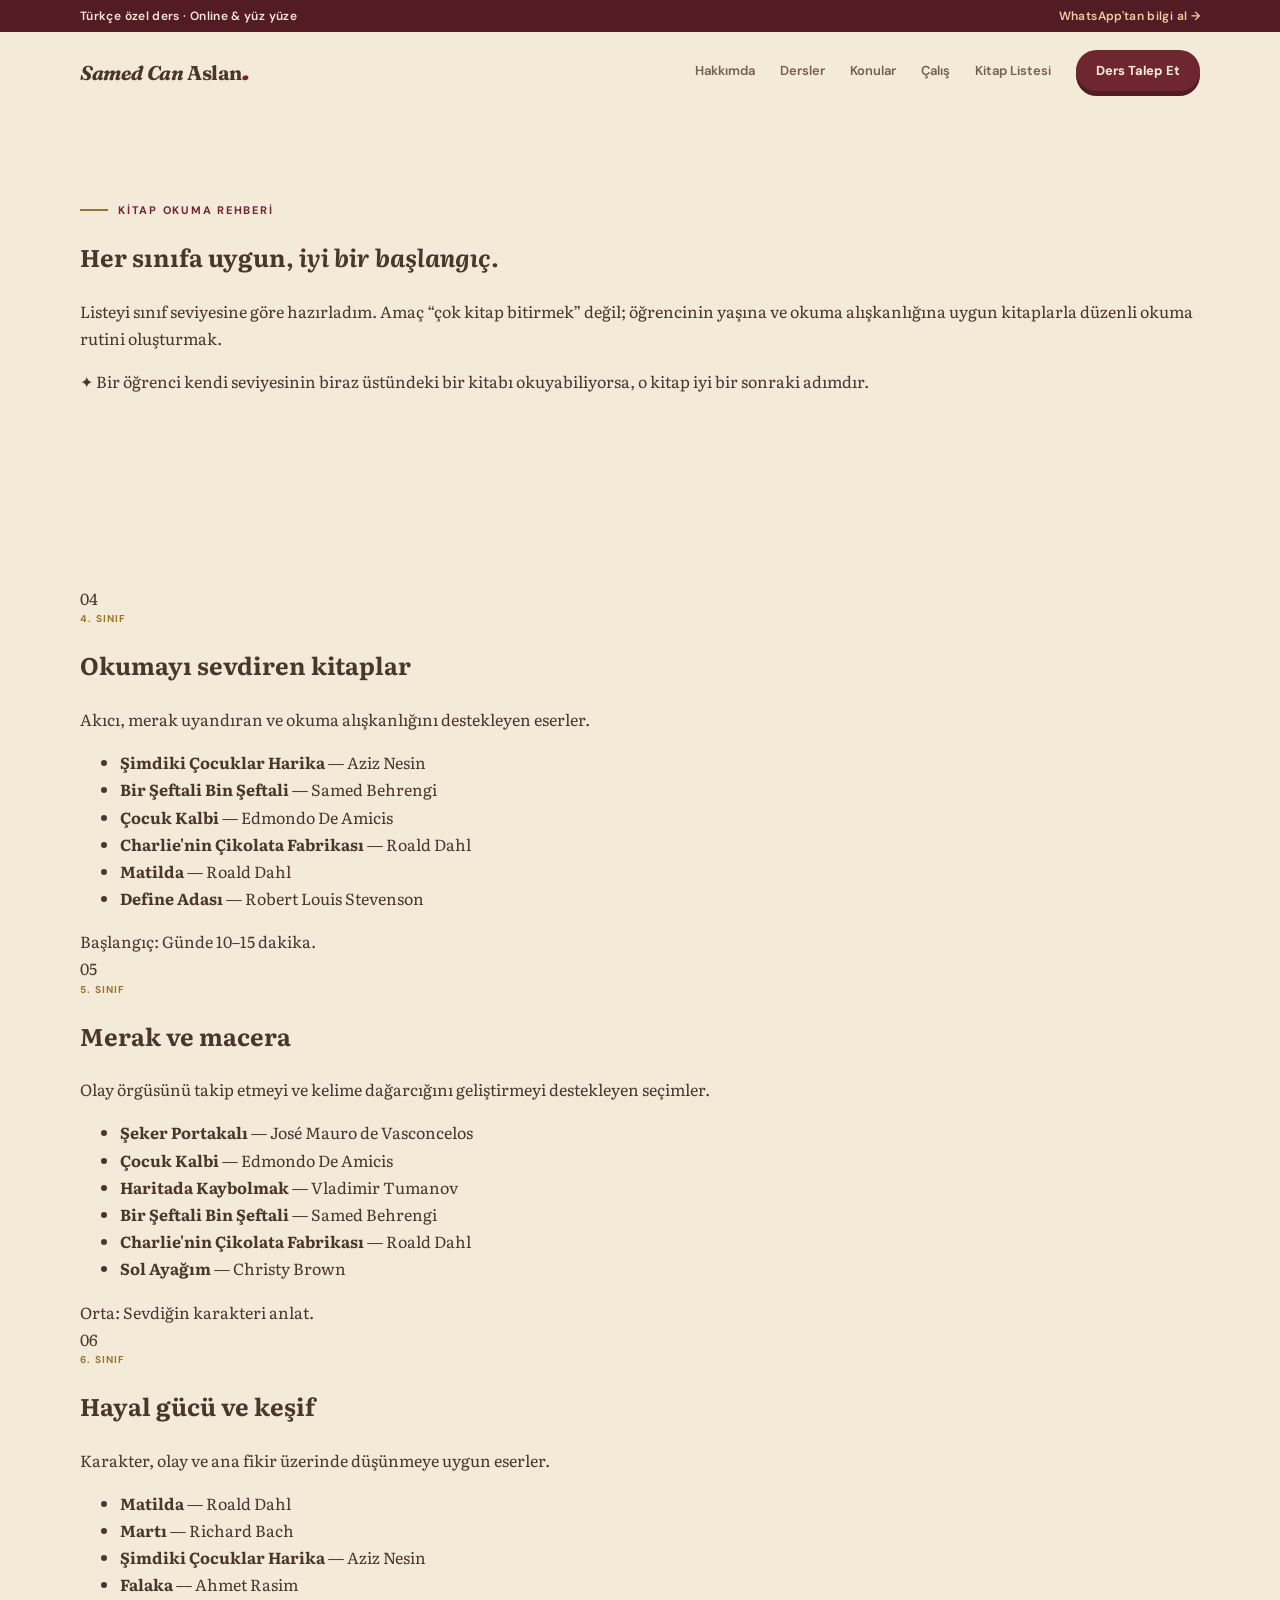
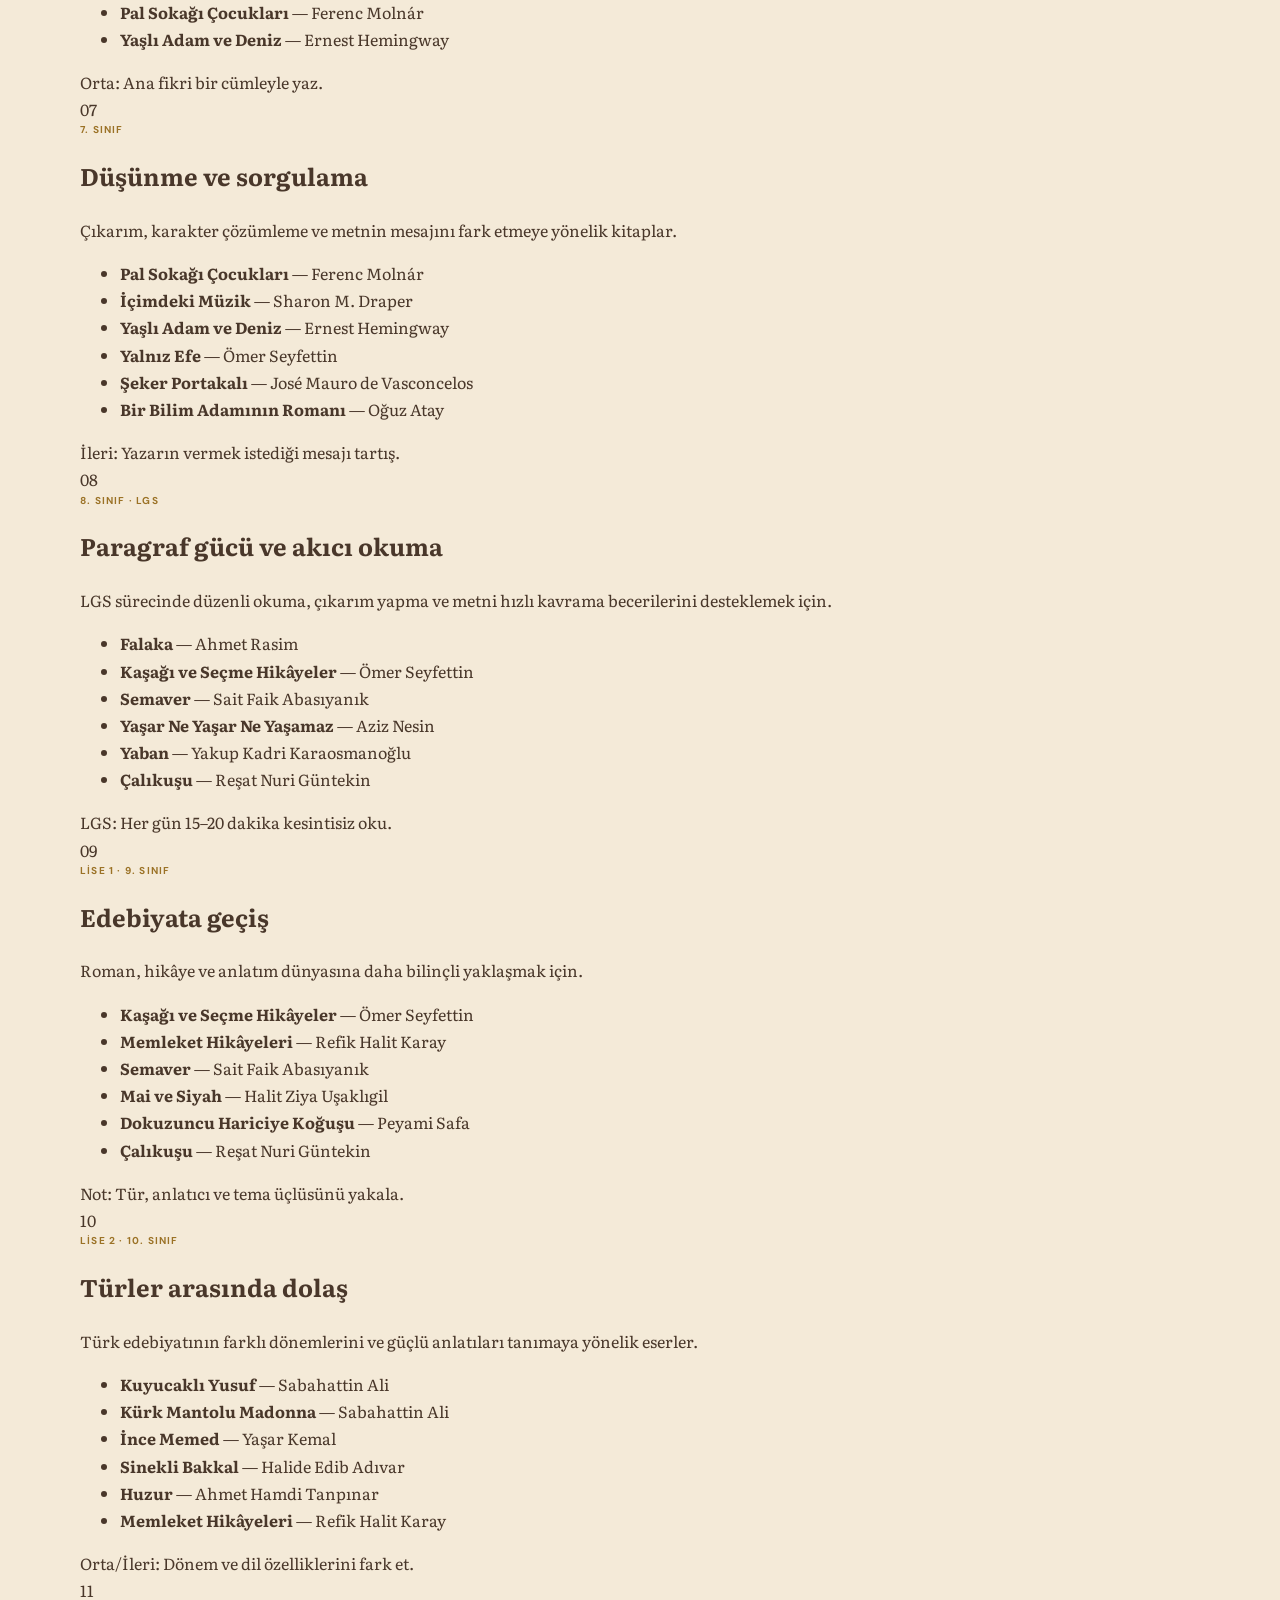
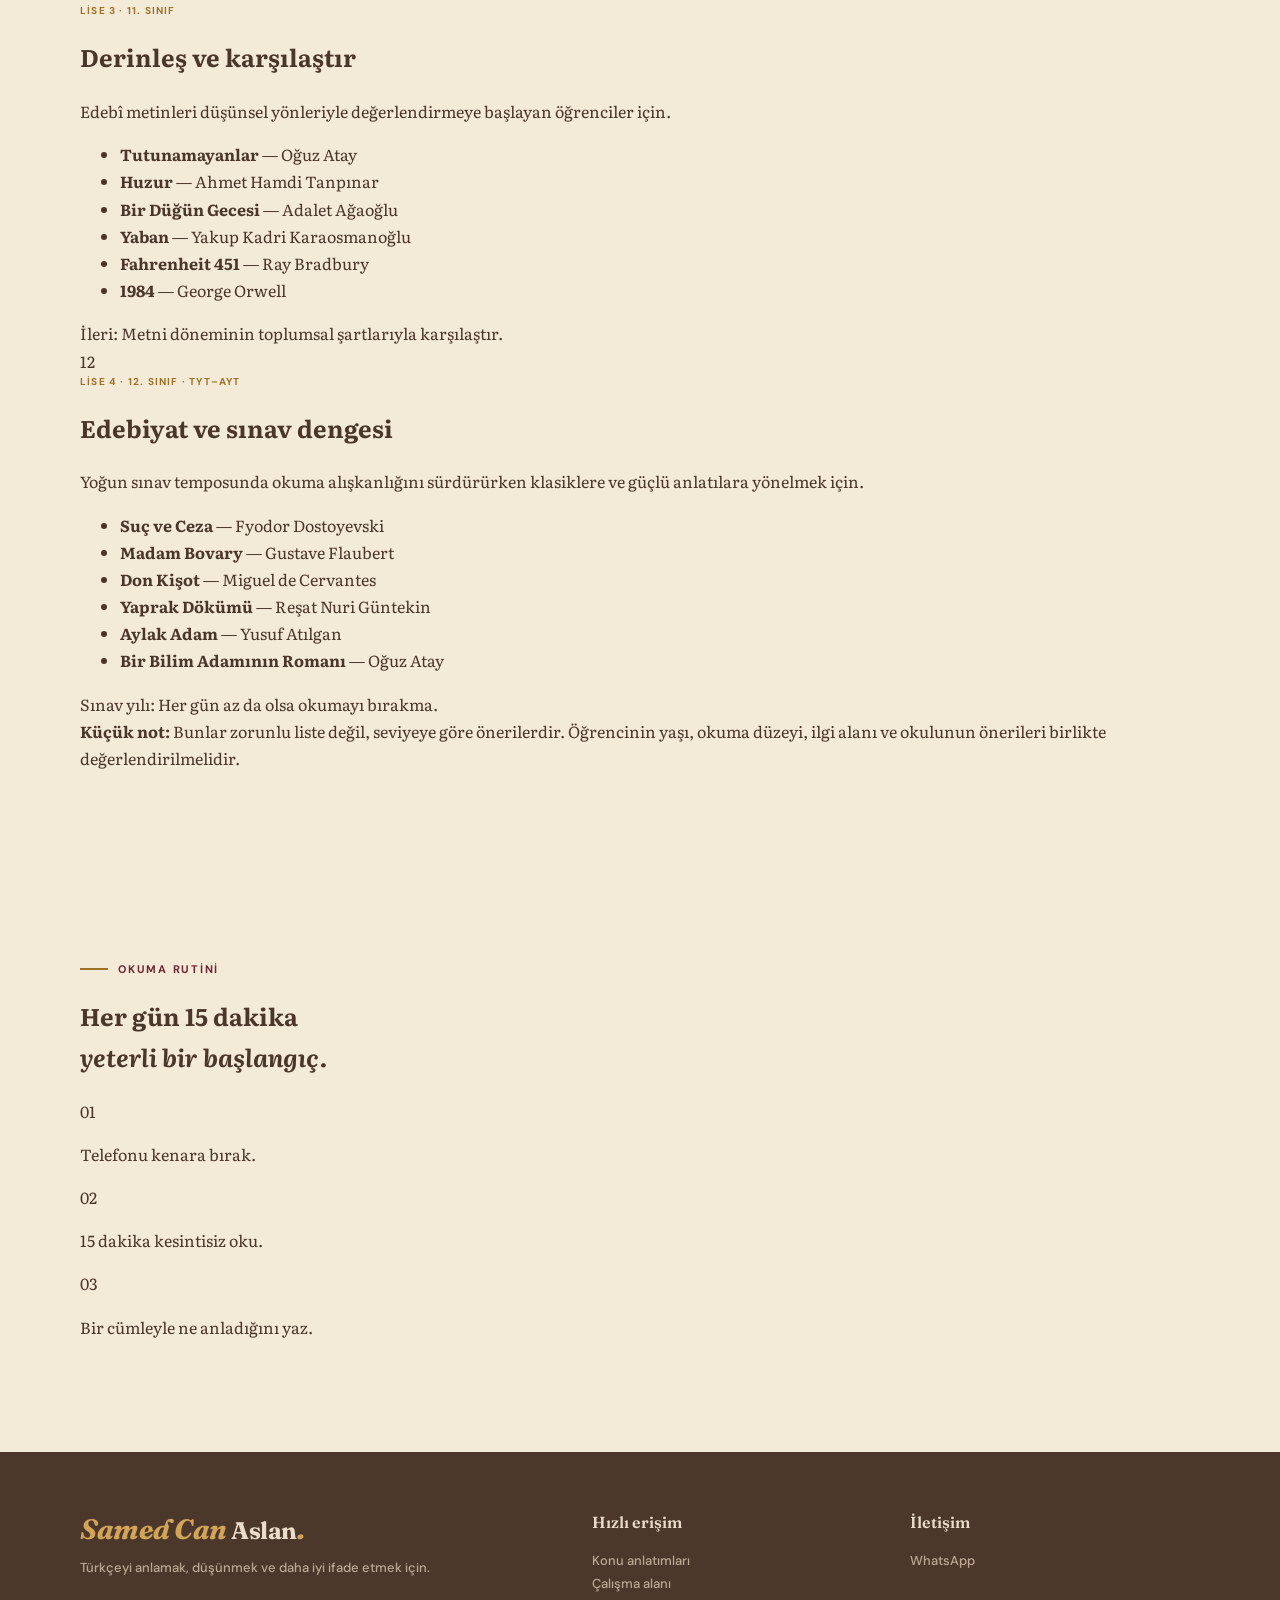
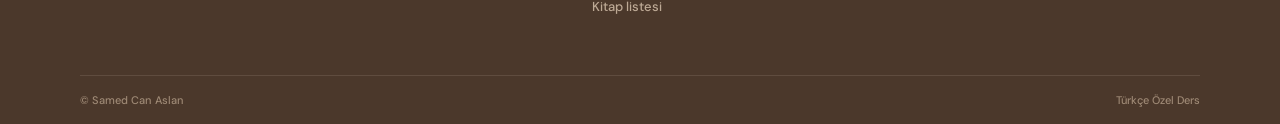
==== ozeldersimturkce.netlify.app/kitaplar.html @ 917a6572 "Kitap okuma listeleri eklendi" ====
<!DOCTYPE html>
<html lang="tr">
<head>
<meta charset="UTF-8">
<meta name="viewport" content="width=device-width, initial-scale=1.0">
<meta name="description" content="5, 6, 7, 8, 9, 10, 11 ve 12. sınıflar için Türkçe ve edebiyat odaklı kitap okuma önerileri.">
<title>Kitap Okuma Listesi | Samed Can Aslan</title>
<link rel="preconnect" href="https://fonts.googleapis.com">
<link rel="preconnect" href="https://fonts.gstatic.com" crossorigin>
<link href="https://fonts.googleapis.com/css2?family=DM+Sans:wght@400;500;600;700&family=Fraunces:opsz,wght@9..144,500;9..144,600;9..144,700&family=Literata:opsz,wght@7..72,400;7..72,500;7..72,600&family=Caveat:wght@500;600;700&display=swap" rel="stylesheet">
<link rel="stylesheet" href="style.css">
</head>
<body>
<div class="topline"><div class="wrap top-inner"><span>Türkçe özel ders · Online & yüz yüze</span><a href="https://wa.me/905469578371?text=Merhaba%2C%20kitap%20okuma%20listesi%20hakk%C4%B1nda%20bilgi%20almak%20istiyorum." target="_blank" rel="noopener">WhatsApp'tan bilgi al →</a></div></div>
<header>
  <div class="wrap nav">
    <a href="index.html" class="brand"><span>Samed Can</span> Aslan<span class="brand-mark">.</span></a>
    <button id="mobile-toggle" aria-label="Menüyü aç/kapat" aria-expanded="false">☰</button>
    <nav class="links" id="site-nav">
      <a href="index.html#hakkimda">Hakkımda</a>
      <a href="index.html#dersler">Dersler</a>
      <a href="index.html#konular">Konular</a>
      <a href="index.html#calis">Çalış</a>
      <a href="kitaplar.html">Kitap Listesi</a>
      <a class="btn btn-primary nav-cta" href="https://wa.me/905469578371?text=Merhaba%2C%20%C3%B6zel%20T%C3%BCrk%C3%A7e%20dersi%20hakk%C4%B1nda%20bilgi%20almak%20istiyorum." target="_blank" rel="noopener">Ders Talep Et</a>
    </nav>
  </div>
</header>

<main>
<section class="section reading-hero">
  <div class="wrap reading-intro">
    <div class="eyebrow">Kitap Okuma Rehberi</div>
    <h1>Her sınıfa uygun, <em>iyi bir başlangıç</em>.</h1>
    <p>Listeyi sınıf seviyesine göre hazırladım. Amaç “çok kitap bitirmek” değil; öğrencinin yaşına ve okuma alışkanlığına uygun kitaplarla düzenli okuma rutini oluşturmak.</p>
    <div class="reading-note"><span>✦</span> Bir öğrenci kendi seviyesinin biraz üstündeki bir kitabı okuyabiliyorsa, o kitap iyi bir sonraki adımdır.</div>
  </div>
</section>

<section class="section reading-section">
<div class="wrap">
  <div class="reading-grid">

    <article class="grade-card"><div class="grade-no">04</div><div class="tag">4. Sınıf</div><h2>Okumayı sevdiren kitaplar</h2><p class="grade-desc">Akıcı, merak uyandıran ve okuma alışkanlığını destekleyen eserler.</p><ul><li><strong>Şimdiki Çocuklar Harika</strong> — Aziz Nesin</li><li><strong>Bir Şeftali Bin Şeftali</strong> — Samed Behrengi</li><li><strong>Çocuk Kalbi</strong> — Edmondo De Amicis</li><li><strong>Charlie'nin Çikolata Fabrikası</strong> — Roald Dahl</li><li><strong>Matilda</strong> — Roald Dahl</li><li><strong>Define Adası</strong> — Robert Louis Stevenson</li></ul><span class="reading-tip">Başlangıç: Günde 10–15 dakika.</span></article>

    <article class="grade-card"><div class="grade-no">05</div><div class="tag">5. Sınıf</div><h2>Merak ve macera</h2><p class="grade-desc">Olay örgüsünü takip etmeyi ve kelime dağarcığını geliştirmeyi destekleyen seçimler.</p><ul><li><strong>Şeker Portakalı</strong> — José Mauro de Vasconcelos</li><li><strong>Çocuk Kalbi</strong> — Edmondo De Amicis</li><li><strong>Haritada Kaybolmak</strong> — Vladimir Tumanov</li><li><strong>Bir Şeftali Bin Şeftali</strong> — Samed Behrengi</li><li><strong>Charlie'nin Çikolata Fabrikası</strong> — Roald Dahl</li><li><strong>Sol Ayağım</strong> — Christy Brown</li></ul><span class="reading-tip">Orta: Sevdiğin karakteri anlat.</span></article>

    <article class="grade-card"><div class="grade-no">06</div><div class="tag">6. Sınıf</div><h2>Hayal gücü ve keşif</h2><p class="grade-desc">Karakter, olay ve ana fikir üzerinde düşünmeye uygun eserler.</p><ul><li><strong>Matilda</strong> — Roald Dahl</li><li><strong>Martı</strong> — Richard Bach</li><li><strong>Şimdiki Çocuklar Harika</strong> — Aziz Nesin</li><li><strong>Falaka</strong> — Ahmet Rasim</li><li><strong>Pal Sokağı Çocukları</strong> — Ferenc Molnár</li><li><strong>Yaşlı Adam ve Deniz</strong> — Ernest Hemingway</li></ul><span class="reading-tip">Orta: Ana fikri bir cümleyle yaz.</span></article>

    <article class="grade-card featured-grade"><div class="grade-no">07</div><div class="tag">7. Sınıf</div><h2>Düşünme ve sorgulama</h2><p class="grade-desc">Çıkarım, karakter çözümleme ve metnin mesajını fark etmeye yönelik kitaplar.</p><ul><li><strong>Pal Sokağı Çocukları</strong> — Ferenc Molnár</li><li><strong>İçimdeki Müzik</strong> — Sharon M. Draper</li><li><strong>Yaşlı Adam ve Deniz</strong> — Ernest Hemingway</li><li><strong>Yalnız Efe</strong> — Ömer Seyfettin</li><li><strong>Şeker Portakalı</strong> — José Mauro de Vasconcelos</li><li><strong>Bir Bilim Adamının Romanı</strong> — Oğuz Atay</li></ul><span class="reading-tip">İleri: Yazarın vermek istediği mesajı tartış.</span></article>

    <article class="grade-card featured-grade"><div class="grade-no">08</div><div class="tag">8. Sınıf · LGS</div><h2>Paragraf gücü ve akıcı okuma</h2><p class="grade-desc">LGS sürecinde düzenli okuma, çıkarım yapma ve metni hızlı kavrama becerilerini desteklemek için.</p><ul><li><strong>Falaka</strong> — Ahmet Rasim</li><li><strong>Kaşağı ve Seçme Hikâyeler</strong> — Ömer Seyfettin</li><li><strong>Semaver</strong> — Sait Faik Abasıyanık</li><li><strong>Yaşar Ne Yaşar Ne Yaşamaz</strong> — Aziz Nesin</li><li><strong>Yaban</strong> — Yakup Kadri Karaosmanoğlu</li><li><strong>Çalıkuşu</strong> — Reşat Nuri Güntekin</li></ul><span class="reading-tip">LGS: Her gün 15–20 dakika kesintisiz oku.</span></article>

    <article class="grade-card"><div class="grade-no">09</div><div class="tag">Lise 1 · 9. Sınıf</div><h2>Edebiyata geçiş</h2><p class="grade-desc">Roman, hikâye ve anlatım dünyasına daha bilinçli yaklaşmak için.</p><ul><li><strong>Kaşağı ve Seçme Hikâyeler</strong> — Ömer Seyfettin</li><li><strong>Memleket Hikâyeleri</strong> — Refik Halit Karay</li><li><strong>Semaver</strong> — Sait Faik Abasıyanık</li><li><strong>Mai ve Siyah</strong> — Halit Ziya Uşaklıgil</li><li><strong>Dokuzuncu Hariciye Koğuşu</strong> — Peyami Safa</li><li><strong>Çalıkuşu</strong> — Reşat Nuri Güntekin</li></ul><span class="reading-tip">Not: Tür, anlatıcı ve tema üçlüsünü yakala.</span></article>

    <article class="grade-card"><div class="grade-no">10</div><div class="tag">Lise 2 · 10. Sınıf</div><h2>Türler arasında dolaş</h2><p class="grade-desc">Türk edebiyatının farklı dönemlerini ve güçlü anlatıları tanımaya yönelik eserler.</p><ul><li><strong>Kuyucaklı Yusuf</strong> — Sabahattin Ali</li><li><strong>Kürk Mantolu Madonna</strong> — Sabahattin Ali</li><li><strong>İnce Memed</strong> — Yaşar Kemal</li><li><strong>Sinekli Bakkal</strong> — Halide Edib Adıvar</li><li><strong>Huzur</strong> — Ahmet Hamdi Tanpınar</li><li><strong>Memleket Hikâyeleri</strong> — Refik Halit Karay</li></ul><span class="reading-tip">Orta/İleri: Dönem ve dil özelliklerini fark et.</span></article>

    <article class="grade-card"><div class="grade-no">11</div><div class="tag">Lise 3 · 11. Sınıf</div><h2>Derinleş ve karşılaştır</h2><p class="grade-desc">Edebî metinleri düşünsel yönleriyle değerlendirmeye başlayan öğrenciler için.</p><ul><li><strong>Tutunamayanlar</strong> — Oğuz Atay</li><li><strong>Huzur</strong> — Ahmet Hamdi Tanpınar</li><li><strong>Bir Düğün Gecesi</strong> — Adalet Ağaoğlu</li><li><strong>Yaban</strong> — Yakup Kadri Karaosmanoğlu</li><li><strong>Fahrenheit 451</strong> — Ray Bradbury</li><li><strong>1984</strong> — George Orwell</li></ul><span class="reading-tip">İleri: Metni döneminin toplumsal şartlarıyla karşılaştır.</span></article>

    <article class="grade-card"><div class="grade-no">12</div><div class="tag">Lise 4 · 12. Sınıf · TYT–AYT</div><h2>Edebiyat ve sınav dengesi</h2><p class="grade-desc">Yoğun sınav temposunda okuma alışkanlığını sürdürürken klasiklere ve güçlü anlatılara yönelmek için.</p><ul><li><strong>Suç ve Ceza</strong> — Fyodor Dostoyevski</li><li><strong>Madam Bovary</strong> — Gustave Flaubert</li><li><strong>Don Kişot</strong> — Miguel de Cervantes</li><li><strong>Yaprak Dökümü</strong> — Reşat Nuri Güntekin</li><li><strong>Aylak Adam</strong> — Yusuf Atılgan</li><li><strong>Bir Bilim Adamının Romanı</strong> — Oğuz Atay</li></ul><span class="reading-tip">Sınav yılı: Her gün az da olsa okumayı bırakma.</span></article>

  </div>
  <div class="reading-disclaimer"><strong>Küçük not:</strong> Bunlar zorunlu liste değil, seviyeye göre önerilerdir. Öğrencinin yaşı, okuma düzeyi, ilgi alanı ve okulunun önerileri birlikte değerlendirilmelidir.</div>
</div>
</section>

<section class="section reading-routine">
<div class="wrap routine-box">
  <div><div class="eyebrow">Okuma Rutini</div><h2>Her gün 15 dakika<br><em>yeterli bir başlangıç.</em></h2></div>
  <div class="routine-steps">
    <div><span>01</span><p>Telefonu kenara bırak.</p></div>
    <div><span>02</span><p>15 dakika kesintisiz oku.</p></div>
    <div><span>03</span><p>Bir cümleyle ne anladığını yaz.</p></div>
  </div>
</div>
</section>
</main>

<footer>
 <div class="wrap footer-grid">
  <div><a href="index.html" class="brand footer-brand"><span>Samed Can</span> Aslan<span class="brand-mark">.</span></a><p>Türkçeyi anlamak, düşünmek ve daha iyi ifade etmek için.</p></div>
  <div><h3>Hızlı erişim</h3><a href="index.html#konular">Konu anlatımları</a><a href="index.html#calis">Çalışma alanı</a><a href="kitaplar.html">Kitap listesi</a></div>
  <div><h3>İletişim</h3><a href="https://wa.me/905469578371?text=Merhaba%2C%20%C3%B6zel%20T%C3%BCrk%C3%A7e%20dersi%20hakk%C4%B1nda%20bilgi%20almak%20istiyorum." target="_blank" rel="noopener">WhatsApp</a></div>
 </div>
 <div class="wrap footer-bottom"><span>© Samed Can Aslan</span><span>Türkçe Özel Ders</span></div>
</footer>
<script>
const toggle=document.getElementById('mobile-toggle');
const nav=document.getElementById('site-nav');
if(toggle) toggle.addEventListener('click',()=>{nav.classList.toggle('open');toggle.setAttribute('aria-expanded',nav.classList.contains('open'));});
</script>
</body>
</html>
---- ozeldersimturkce.netlify.app/style.css ----
:root{--paper:#f4ead8;--paper2:#eadcc5;--card:#fbf5e9;--card2:#f7eddc;--ink:#49372a;--muted:#735f4c;--wine:#6e2630;--wine2:#531c24;--mustard:#9b7226;--mustard2:#c09a4d;--line:rgba(73,55,42,.16);--shadow:0 22px 50px rgba(77,52,33,.12);}
*{box-sizing:border-box}html{scroll-behavior:smooth}body{margin:0;background:var(--paper);color:var(--ink);font-family:Literata,serif;font-size:16px;line-height:1.7;-webkit-font-smoothing:antialiased}a{color:inherit}button{font:inherit}a:focus-visible,button:focus-visible,summary:focus-visible{outline:3px solid var(--mustard);outline-offset:4px}.wrap{width:min(1120px,calc(100% - 48px));margin:auto}.topline{background:var(--wine2);color:#f7ead7;font:600 12px 'DM Sans',sans-serif;letter-spacing:.03em}.top-inner{display:flex;justify-content:space-between;gap:20px;padding:8px 0}.topline a{text-decoration:none;color:#ead0a0}.nav{min-height:76px;display:flex;align-items:center;justify-content:space-between}.brand,.footer-brand{text-decoration:none;font:700 20px Fraunces,serif;letter-spacing:-.02em}.brand>span{font-style:italic}.brand-mark,.footer-brand span{color:var(--wine);font-size:28px}.links{display:flex;align-items:center;gap:25px;font:600 13px 'DM Sans',sans-serif;color:var(--muted)}.links a:not(.btn){text-decoration:none}.links a:not(.btn):hover{color:var(--wine)}#mobile-toggle{display:none;border:1px solid var(--line);background:var(--card);color:var(--ink);border-radius:10px;padding:8px 11px}.btn{display:inline-flex;align-items:center;justify-content:center;gap:9px;border-radius:999px;padding:12px 20px;text-decoration:none;font:700 13px 'DM Sans',sans-serif;transition:transform .2s,box-shadow .2s,background .2s}.btn:hover{transform:translateY(-2px)}.btn-primary{background:var(--wine);color:#faedd9;box-shadow:0 5px 0 var(--wine2)}.btn-primary:hover{box-shadow:0 8px 18px rgba(83,28,36,.2)}.btn-secondary{border:1.5px solid var(--wine);color:var(--wine);background:transparent}.btn-secondary:hover{background:var(--wine);color:#faedd9}.btn-light{background:#f7ead7;color:var(--wine2);box-shadow:0 7px 0 rgba(61,19,25,.35)}.btn-large{padding:15px 23px;font-size:14px}.hero{position:relative;overflow:hidden;padding:82px 0 90px;background:linear-gradient(135deg,#f4ead8 0%,#f0e1cb 62%,#e8d6bc 100%)}.hero:after{content:"";position:absolute;width:430px;height:430px;border-radius:50%;right:-180px;top:-190px;border:1px solid rgba(110,38,48,.14)}.hero-grid{display:grid;grid-template-columns:1.04fr .96fr;gap:72px;align-items:center;position:relative;z-index:1}.eyebrow{display:flex;align-items:center;gap:10px;text-transform:uppercase;letter-spacing:.16em;font:700 11px 'DM Sans',sans-serif;color:var(--wine);margin-bottom:17px}.eyebrow:before{content:"";width:28px;height:2px;background:var(--mustard);display:block}.eyebrow.light{color:#ead0a0}.hero h1{font:600 clamp(42px,5.4vw,70px)/1.02 Fraunces,serif;letter-spacing:-.035em;margin:0;max-width:780px}.hero h1 em{font-style:italic;color:var(--wine)}.hero-lead{max-width:650px;color:var(--muted);font-size:17px;margin:25px 0 29px}.hero-actions{display:flex;gap:12px;flex-wrap:wrap}.trust-row{display:flex;gap:19px;flex-wrap:wrap;margin-top:25px;color:var(--muted);font:600 12px 'DM Sans',sans-serif}.hero-visual{position:relative;min-height:490px;display:flex;align-items:center;justify-content:center}.portrait-card{width:min(385px,82%);aspect-ratio:4/5;background:var(--card);border:1px solid var(--line);box-shadow:var(--shadow);transform:rotate(2deg);position:relative;padding:15px}.portrait-placeholder{height:100%;background:linear-gradient(145deg,#d8c1a0,#b9976e 54%,#8d6b52);position:relative;overflow:hidden;display:flex;align-items:flex-end}.portrait-placeholder:before{content:"";position:absolute;width:220px;height:280px;border-radius:50% 50% 38% 38%;background:rgba(250,239,216,.3);left:50%;top:16%;transform:translateX(-50%);border:1px solid rgba(255,250,237,.35)}.portrait-placeholder:after{content:"";position:absolute;width:260px;height:170px;border-radius:50% 50% 0 0;background:rgba(73,55,42,.42);left:50%;top:10%;transform:translateX(-50%)}.portrait-initials{position:absolute;left:50%;top:43%;transform:translate(-50%,-50%);z-index:2;width:78%;text-align:center;color:#f8eddc}.proverb-label{display:block;color:#f0d5a0;font:700 10px/1.2 'DM Sans',sans-serif;letter-spacing:.22em;margin-bottom:16px}.proverb-text{display:block;color:#f8eddc;font:600 31px/1.08 Caveat,cursive;letter-spacing:0}.portrait-caption{bottom:20px}.scribble{bottom:-19px;left:-32px}.portrait-caption{position:absolute;bottom:25px;left:24px;color:#f8eddc;z-index:3;display:flex;flex-direction:column}.portrait-caption strong{font:600 20px Fraunces,serif}.portrait-caption span{font:600 11px 'DM Sans',sans-serif;letter-spacing:.08em;text-transform:uppercase;color:#f0d5a0}.scribble{position:absolute;left:-45px;bottom:32px;font:600 21px Caveat,cursive;color:var(--wine);transform:rotate(-7deg)}.stamp{position:absolute;right:-35px;top:38px;width:94px;height:94px;border:1px solid var(--mustard);border-radius:50%;display:grid;place-content:center;text-align:center;color:var(--mustard);font:700 11px 'DM Sans',sans-serif;letter-spacing:.12em;transform:rotate(11deg);background:rgba(244,234,216,.9)}.stamp small{font-size:7px;letter-spacing:.18em}.floating-note{position:absolute;right:0;bottom:5px;background:var(--wine);color:#f8ead5;padding:18px 22px;border-radius:5px 5px 5px 28px;box-shadow:0 14px 30px rgba(83,28,36,.2);transform:rotate(-4deg);font:600 22px/1.05 Caveat,cursive}.quick-contact{border-bottom:1px solid var(--line);background:var(--card)}.quick-grid{display:flex;align-items:center;justify-content:space-between;gap:30px;padding:21px 0}.quick-grid>div{display:flex;align-items:center;gap:14px}.quick-icon{width:38px;height:38px;border-radius:50%;background:var(--paper2);display:grid;place-items:center;color:var(--wine);font-size:17px}.quick-grid b{font:700 14px 'DM Sans',sans-serif}.quick-grid p{margin:2px 0 0;color:var(--muted);font-size:12px}.quick-link{font:700 13px 'DM Sans',sans-serif;color:var(--wine);text-decoration:none}.section{padding:95px 0}.about-section{background:var(--paper)}.about-grid{display:grid;grid-template-columns:.85fr 1.15fr;gap:90px}.section-label h2,.section-head h2,.faq-grid h2{font:600 clamp(31px,3.4vw,45px)/1.08 Fraunces,serif;letter-spacing:-.025em;margin:0}.section-label h2 em{color:var(--wine);font-style:italic}.hand-note{font:600 22px Caveat,cursive;color:var(--wine);display:inline-block;margin-top:25px;transform:rotate(-3deg)}.about-text{max-width:680px;color:var(--muted)}.lead-paragraph{font:500 20px/1.6 Literata,serif;color:var(--ink)}.quote{border-left:3px solid var(--mustard);margin:30px 0;padding:4px 0 4px 24px;display:flex;gap:10px}.quote span{font:700 50px/1 Fraunces,serif;color:var(--wine)}.quote p{font:italic 20px/1.45 Fraunces,serif;color:var(--ink);margin:5px 0}.tinted{background:var(--paper2);border-top:1px solid var(--line);border-bottom:1px solid var(--line)}.section-head{display:flex;align-items:end;justify-content:space-between;gap:40px;margin-bottom:38px}.section-head>p{max-width:380px;color:var(--muted);margin:0}.service-grid{display:grid;grid-template-columns:repeat(3,1fr);gap:18px}.service{background:rgba(251,245,233,.82);border:1px solid var(--line);padding:28px;border-radius:6px;min-height:330px;position:relative;display:flex;flex-direction:column}.service.featured{background:var(--wine);color:#f8ead5;border-color:var(--wine)}.service-no{position:absolute;right:23px;top:22px;font:700 11px 'DM Sans',sans-serif;color:var(--mustard)}.service-icon{font:600 28px Fraunces,serif;color:var(--mustard);margin-bottom:40px}.service h3{font:600 25px Fraunces,serif;margin:0 0 10px}.service p{color:var(--muted);font-size:14px;margin:0 0 22px}.service.featured p{color:#ead3bd}.service a{margin-top:auto;color:var(--wine);font:700 12px 'DM Sans',sans-serif;text-decoration:none}.service.featured a{color:#e6c48a}.topics-head .hand-note{margin:0}.topics-grid{display:grid;grid-template-columns:repeat(3,1fr);gap:15px}.topic-card{background:var(--card);border:1px solid var(--line);padding:25px 24px 22px;min-height:245px;text-decoration:none;display:flex;flex-direction:column;transition:transform .2s,box-shadow .2s,border-color .2s}.topic-card:hover{transform:translateY(-5px);box-shadow:var(--shadow);border-color:rgba(110,38,48,.3)}.tag{font:700 10px 'DM Sans',sans-serif;text-transform:uppercase;letter-spacing:.12em;color:var(--mustard)}.topic-card h3{font:600 24px Fraunces,serif;margin:12px 0 9px}.topic-card p{color:var(--muted);font-size:13px;margin:0}.read{margin-top:auto;padding-top:20px;color:var(--wine);font:700 12px 'DM Sans',sans-serif}.read b{font-size:17px;margin-left:4px}.process-section{background:var(--card)}.process-grid{display:grid;grid-template-columns:1fr 70px 1fr 70px 1fr;align-items:center}.process-step{padding:25px 10px}.process-step>span{font:600 italic 29px Fraunces,serif;color:var(--mustard)}.process-step h3{font:600 24px Fraunces,serif;margin:9px 0}.process-step p{color:var(--muted);font-size:14px}.process-line{height:1px;background:var(--mustard2);opacity:.65}.faq-section{background:var(--paper2)}.faq-grid{display:grid;grid-template-columns:.75fr 1.25fr;gap:90px}.faq-intro{color:var(--muted);font-size:14px;margin:22px 0}.faq-list{border-top:1px solid var(--line)}details{border-bottom:1px solid var(--line);padding:0}summary{cursor:pointer;list-style:none;padding:21px 3px;font:600 16px Fraunces,serif;display:flex;justify-content:space-between;gap:20px}summary::-webkit-details-marker{display:none}summary:after{content:"+";font:400 22px 'DM Sans',sans-serif;color:var(--wine)}details[open] summary:after{content:"–"}details p{margin:0 0 22px;color:var(--muted);font-size:14px;max-width:65ch}.final-cta{padding:25px 0 95px;background:var(--paper2)}.final-box{background:var(--wine);border-radius:8px;padding:55px 58px;display:flex;align-items:center;justify-content:space-between;gap:35px;box-shadow:0 24px 55px rgba(83,28,36,.15)}.final-box h2{color:#faead4;font:600 clamp(32px,4vw,52px)/1.05 Fraunces,serif;margin:0}.final-box p{color:#ead3bd;max-width:520px;margin:15px 0 0}.footer-grid{display:grid;grid-template-columns:1.4fr .8fr .9fr;gap:60px;padding:60px 0}.footer-brand{font-size:24px}.footer-grid p{color:#bda995;font:500 13px 'DM Sans',sans-serif}.footer-small{color:#927b69!important}.footer-grid h3{font:600 16px Fraunces,serif;color:#eadcc9;margin:0 0 14px}.footer-grid>div:not(:first-child){display:flex;flex-direction:column;gap:6px}.footer-grid a:not(.footer-brand){text-decoration:none;color:#bda995;font:500 13px 'DM Sans',sans-serif}.footer-grid a:hover{color:#eadcc9}footer{background:#4b382b;color:#eadcc9}.footer-bottom{border-top:1px solid rgba(234,220,201,.12);padding:17px 0;display:flex;justify-content:space-between;gap:20px;color:#9e8975;font:500 11px 'DM Sans',sans-serif}.footer-brand{color:#eadcc9}.footer-brand span{color:#d2a458}
@media(max-width:900px){.links{gap:15px}.nav-cta{padding:10px 15px}.hero-grid{grid-template-columns:1fr;gap:35px}.hero{padding-top:60px}.hero-visual{min-height:430px}.about-grid,.faq-grid{grid-template-columns:1fr;gap:40px}.service-grid,.topics-grid{grid-template-columns:1fr 1fr}.process-grid{grid-template-columns:1fr;gap:10px}.process-line{display:none}.process-step{border-left:2px solid var(--mustard);padding-left:20px}.footer-grid{grid-template-columns:1fr 1fr}.footer-grid>div:first-child{grid-column:1/-1}}
@media(max-width:700px){.top-inner{display:none}.topline{height:3px}.nav{min-height:68px}.links{display:none;position:absolute;left:0;right:0;top:71px;background:var(--paper);padding:20px 24px;flex-direction:column;align-items:stretch;border-bottom:1px solid var(--line);box-shadow:0 18px 30px rgba(73,55,42,.08);z-index:20}.links.open{display:flex}.links .btn{text-align:center}.links a:not(.btn){padding:5px 0}#mobile-toggle{display:block}.wrap{width:min(100% - 32px,1120px)}.hero{padding:48px 0 65px}.hero h1{font-size:43px}.hero-lead{font-size:15px}.hero-visual{min-height:400px}.portrait-card{width:280px}.scribble{left:0}.stamp{right:-15px}.floating-note{right:-5px}.quick-grid{align-items:flex-start;flex-direction:column}.section{padding:70px 0}.section-head{display:block}.section-head>p{margin-top:15px}.service-grid,.topics-grid{grid-template-columns:1fr}.service{min-height:270px}.footer-grid{grid-template-columns:1fr;gap:30px}.footer-grid>div:first-child{grid-column:auto}.footer-bottom{display:block}.footer-bottom span{display:block;margin:4px 0}.final-box{padding:38px 28px;flex-direction:column;align-items:flex-start}.final-cta{padding-bottom:70px}}
@media(prefers-reduced-motion:reduce){html{scroll-behavior:auto}.btn,.topic-card{transition:none}}
/* Konu sayfaları */
.breadcrumb{font:600 12px 'DM Sans',sans-serif;color:var(--muted);padding:25px 0 0}.breadcrumb a{text-decoration:none;color:var(--muted)}.breadcrumb a:hover{color:var(--wine)}.breadcrumb .sep{margin:0 9px;color:var(--mustard)}.article-head{padding:28px 0 18px}.article-head .tag{display:inline-block}.article-head h1{font:600 clamp(38px,5vw,58px)/1.05 Fraunces,serif;margin:12px 0 13px;letter-spacing:-.03em}.article-head .dek{max-width:760px;color:var(--muted);font-size:16px;margin:0}.article-body{display:grid;grid-template-columns:minmax(0,1fr) 285px;gap:55px;padding:25px 0 65px}.content{min-width:0}.content>h2{font:600 27px/1.2 Fraunces,serif;margin:36px 0 12px}.content>h2:first-child{margin-top:0}.content h3{font:600 20px/1.3 Fraunces,serif;color:var(--wine2);margin:28px 0 8px}.content p,.content li{color:var(--ink);font-size:15px}.content ul,.content ol{padding-left:1.25rem}.content li{margin-bottom:7px}.content strong{color:var(--wine2)}.example-box{background:var(--card);border:1px solid var(--line);border-left:3px solid var(--mustard);border-radius:5px;padding:16px 19px;margin:18px 0}.example-box .lbl{display:block;font:700 10px 'DM Sans',sans-serif;text-transform:uppercase;letter-spacing:.12em;color:var(--mustard);margin-bottom:8px}.example-box p{margin:0 0 7px}.example-box p:last-child{margin-bottom:0}.callout{background:rgba(110,38,48,.055);border:1px dashed rgba(110,38,48,.45);border-radius:5px;padding:16px 19px;margin:22px 0}.callout .note{display:block;font:600 21px Caveat,cursive;color:var(--wine);margin-bottom:4px}.callout p{margin:0}.sidebar{font-family:'DM Sans',sans-serif}.sidebar-box{background:var(--card);border:1px solid var(--line);border-radius:6px;padding:21px;position:sticky;top:92px}.sidebar-box h3{font:600 19px Fraunces,serif;margin:0 0 14px}.sidebar-box ul{list-style:none;margin:0 0 18px;padding:0;display:flex;flex-direction:column;gap:7px}.sidebar-box a{font-size:12px;color:var(--muted);text-decoration:none}.sidebar-box a:hover,.sidebar-box a.current{color:var(--wine)}.sidebar-box a.current{font-weight:700}.sidebar-box .btn{width:100%;font-size:12px}.prev-next{display:flex;justify-content:space-between;gap:15px;padding:0 0 65px}.prev-next a{flex:1;min-width:0;text-decoration:none;border:1px solid var(--line);border-radius:6px;padding:13px 16px;color:var(--muted);font:600 12px 'DM Sans',sans-serif}.prev-next a:hover{border-color:var(--wine);color:var(--wine)}.prev-next .lbl{display:block;color:var(--mustard);font-size:9px;text-transform:uppercase;letter-spacing:.1em;margin-bottom:4px}.prev-next .to-right{text-align:right}
@media(max-width:900px){.article-body{grid-template-columns:1fr}.sidebar-box{position:static}.article-head h1{font-size:44px}}
@media(max-width:700px){.article-body{padding-bottom:45px}.prev-next{display:block}.prev-next a{display:block;margin-bottom:10px}.prev-next .to-right{text-align:left}.breadcrumb{padding-top:18px}.article-head{padding-top:22px}}
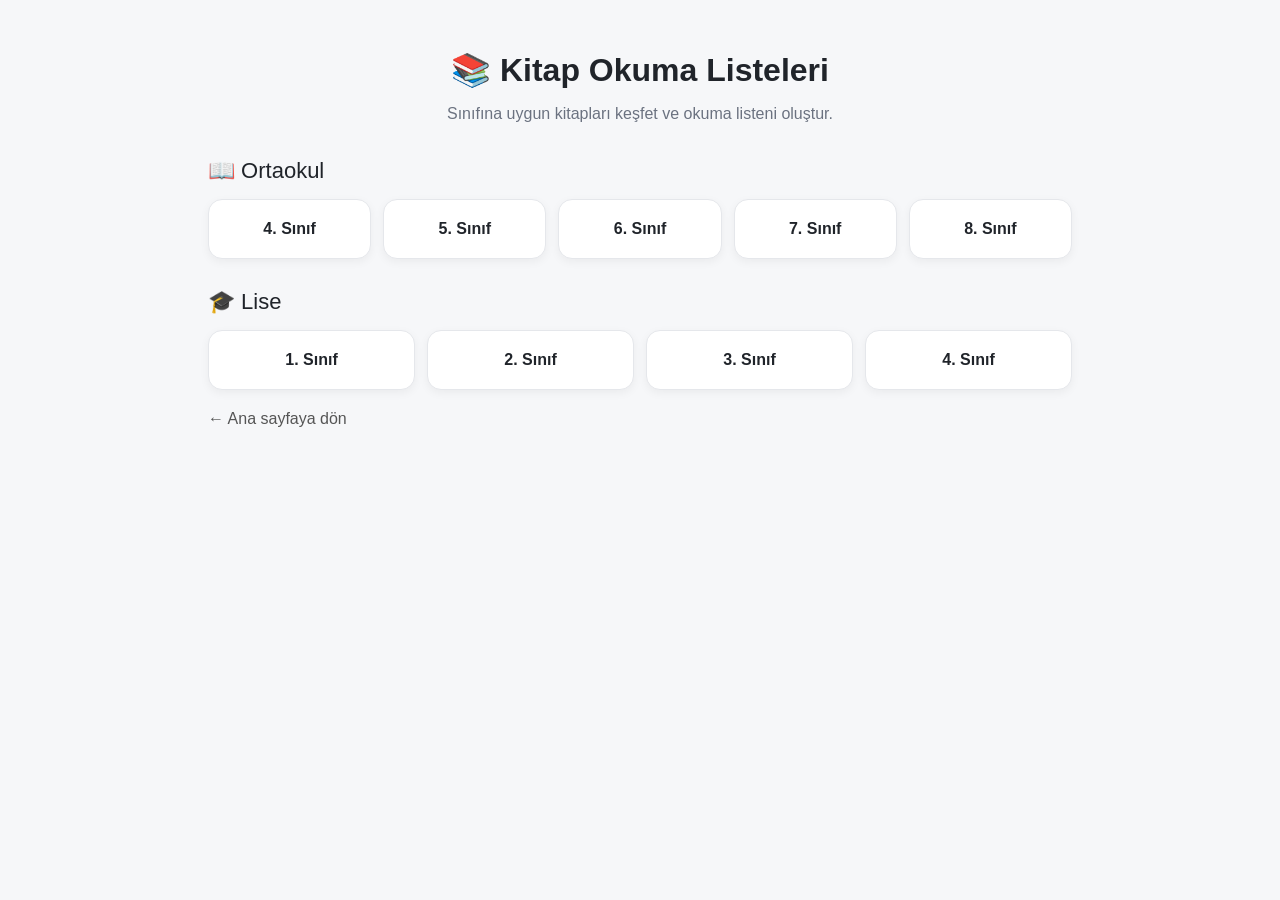
==== commit 97ac60be: "Kitap okuma listeleri sayfasi" ====
--- a/ozeldersimturkce.netlify.app/kitaplar.html
+++ b/ozeldersimturkce.netlify.app/kitaplar.html
@@ -3,91 +3,256 @@
 <head>
 <meta charset="UTF-8">
 <meta name="viewport" content="width=device-width, initial-scale=1.0">
-<meta name="description" content="5, 6, 7, 8, 9, 10, 11 ve 12. sınıflar için Türkçe ve edebiyat odaklı kitap okuma önerileri.">
-<title>Kitap Okuma Listesi | Samed Can Aslan</title>
-<link rel="preconnect" href="https://fonts.googleapis.com">
-<link rel="preconnect" href="https://fonts.gstatic.com" crossorigin>
-<link href="https://fonts.googleapis.com/css2?family=DM+Sans:wght@400;500;600;700&family=Fraunces:opsz,wght@9..144,500;9..144,600;9..144,700&family=Literata:opsz,wght@7..72,400;7..72,500;7..72,600&family=Caveat:wght@500;600;700&display=swap" rel="stylesheet">
-<link rel="stylesheet" href="style.css">
+<title>Kitap Okuma Listeleri</title>
+
+<style>
+* {
+  box-sizing: border-box;
+}
+
+body {
+  margin: 0;
+  font-family: Arial, sans-serif;
+  background: #f6f7f9;
+  color: #20242a;
+}
+
+.container {
+  max-width: 900px;
+  margin: auto;
+  padding: 30px 18px 50px;
+}
+
+h1 {
+  text-align: center;
+  margin-bottom: 10px;
+}
+
+.subtitle {
+  text-align: center;
+  color: #6b7280;
+  margin-bottom: 35px;
+}
+
+.section-title {
+  font-size: 22px;
+  margin: 30px 0 15px;
+}
+
+.classes {
+  display: grid;
+  grid-template-columns: repeat(5, 1fr);
+  gap: 12px;
+}
+
+.high-school {
+  grid-template-columns: repeat(4, 1fr);
+}
+
+.class-card {
+  background: white;
+  border-radius: 14px;
+  padding: 20px 10px;
+  text-align: center;
+  font-weight: bold;
+  font-size: 16px;
+  cursor: pointer;
+  border: 1px solid #e5e7eb;
+  box-shadow: 0 3px 10px rgba(0,0,0,.05);
+  transition: .2s;
+}
+
+.class-card:hover {
+  transform: translateY(-2px);
+  box-shadow: 0 6px 16px rgba(0,0,0,.10);
+}
+
+.book-list {
+  display: none;
+  margin-top: 18px;
+  background: white;
+  border-radius: 14px;
+  padding: 20px;
+  border: 1px solid #e5e7eb;
+}
+
+.book-list.active {
+  display: block;
+}
+
+.book-list h3 {
+  margin-top: 0;
+}
+
+.book {
+  padding: 12px 0;
+  border-bottom: 1px solid #eee;
+}
+
+.book:last-child {
+  border-bottom: none;
+}
+
+.author {
+  color: #6b7280;
+  font-size: 14px;
+  margin-top: 4px;
+}
+
+.back {
+  display: inline-block;
+  margin-top: 20px;
+  text-decoration: none;
+  color: #555;
+}
+</style>
 </head>
+
 <body>
-<div class="topline"><div class="wrap top-inner"><span>Türkçe özel ders · Online & yüz yüze</span><a href="https://wa.me/905469578371?text=Merhaba%2C%20kitap%20okuma%20listesi%20hakk%C4%B1nda%20bilgi%20almak%20istiyorum." target="_blank" rel="noopener">WhatsApp'tan bilgi al →</a></div></div>
-<header>
-  <div class="wrap nav">
-    <a href="index.html" class="brand"><span>Samed Can</span> Aslan<span class="brand-mark">.</span></a>
-    <button id="mobile-toggle" aria-label="Menüyü aç/kapat" aria-expanded="false">☰</button>
-    <nav class="links" id="site-nav">
-      <a href="index.html#hakkimda">Hakkımda</a>
-      <a href="index.html#dersler">Dersler</a>
-      <a href="index.html#konular">Konular</a>
-      <a href="index.html#calis">Çalış</a>
-      <a href="kitaplar.html">Kitap Listesi</a>
-      <a class="btn btn-primary nav-cta" href="https://wa.me/905469578371?text=Merhaba%2C%20%C3%B6zel%20T%C3%BCrk%C3%A7e%20dersi%20hakk%C4%B1nda%20bilgi%20almak%20istiyorum." target="_blank" rel="noopener">Ders Talep Et</a>
-    </nav>
-  </div>
-</header>
-
-<main>
-<section class="section reading-hero">
-  <div class="wrap reading-intro">
-    <div class="eyebrow">Kitap Okuma Rehberi</div>
-    <h1>Her sınıfa uygun, <em>iyi bir başlangıç</em>.</h1>
-    <p>Listeyi sınıf seviyesine göre hazırladım. Amaç “çok kitap bitirmek” değil; öğrencinin yaşına ve okuma alışkanlığına uygun kitaplarla düzenli okuma rutini oluşturmak.</p>
-    <div class="reading-note"><span>✦</span> Bir öğrenci kendi seviyesinin biraz üstündeki bir kitabı okuyabiliyorsa, o kitap iyi bir sonraki adımdır.</div>
-  </div>
-</section>
-
-<section class="section reading-section">
-<div class="wrap">
-  <div class="reading-grid">
-
-    <article class="grade-card"><div class="grade-no">04</div><div class="tag">4. Sınıf</div><h2>Okumayı sevdiren kitaplar</h2><p class="grade-desc">Akıcı, merak uyandıran ve okuma alışkanlığını destekleyen eserler.</p><ul><li><strong>Şimdiki Çocuklar Harika</strong> — Aziz Nesin</li><li><strong>Bir Şeftali Bin Şeftali</strong> — Samed Behrengi</li><li><strong>Çocuk Kalbi</strong> — Edmondo De Amicis</li><li><strong>Charlie'nin Çikolata Fabrikası</strong> — Roald Dahl</li><li><strong>Matilda</strong> — Roald Dahl</li><li><strong>Define Adası</strong> — Robert Louis Stevenson</li></ul><span class="reading-tip">Başlangıç: Günde 10–15 dakika.</span></article>
-
-    <article class="grade-card"><div class="grade-no">05</div><div class="tag">5. Sınıf</div><h2>Merak ve macera</h2><p class="grade-desc">Olay örgüsünü takip etmeyi ve kelime dağarcığını geliştirmeyi destekleyen seçimler.</p><ul><li><strong>Şeker Portakalı</strong> — José Mauro de Vasconcelos</li><li><strong>Çocuk Kalbi</strong> — Edmondo De Amicis</li><li><strong>Haritada Kaybolmak</strong> — Vladimir Tumanov</li><li><strong>Bir Şeftali Bin Şeftali</strong> — Samed Behrengi</li><li><strong>Charlie'nin Çikolata Fabrikası</strong> — Roald Dahl</li><li><strong>Sol Ayağım</strong> — Christy Brown</li></ul><span class="reading-tip">Orta: Sevdiğin karakteri anlat.</span></article>
-
-    <article class="grade-card"><div class="grade-no">06</div><div class="tag">6. Sınıf</div><h2>Hayal gücü ve keşif</h2><p class="grade-desc">Karakter, olay ve ana fikir üzerinde düşünmeye uygun eserler.</p><ul><li><strong>Matilda</strong> — Roald Dahl</li><li><strong>Martı</strong> — Richard Bach</li><li><strong>Şimdiki Çocuklar Harika</strong> — Aziz Nesin</li><li><strong>Falaka</strong> — Ahmet Rasim</li><li><strong>Pal Sokağı Çocukları</strong> — Ferenc Molnár</li><li><strong>Yaşlı Adam ve Deniz</strong> — Ernest Hemingway</li></ul><span class="reading-tip">Orta: Ana fikri bir cümleyle yaz.</span></article>
-
-    <article class="grade-card featured-grade"><div class="grade-no">07</div><div class="tag">7. Sınıf</div><h2>Düşünme ve sorgulama</h2><p class="grade-desc">Çıkarım, karakter çözümleme ve metnin mesajını fark etmeye yönelik kitaplar.</p><ul><li><strong>Pal Sokağı Çocukları</strong> — Ferenc Molnár</li><li><strong>İçimdeki Müzik</strong> — Sharon M. Draper</li><li><strong>Yaşlı Adam ve Deniz</strong> — Ernest Hemingway</li><li><strong>Yalnız Efe</strong> — Ömer Seyfettin</li><li><strong>Şeker Portakalı</strong> — José Mauro de Vasconcelos</li><li><strong>Bir Bilim Adamının Romanı</strong> — Oğuz Atay</li></ul><span class="reading-tip">İleri: Yazarın vermek istediği mesajı tartış.</span></article>
-
-    <article class="grade-card featured-grade"><div class="grade-no">08</div><div class="tag">8. Sınıf · LGS</div><h2>Paragraf gücü ve akıcı okuma</h2><p class="grade-desc">LGS sürecinde düzenli okuma, çıkarım yapma ve metni hızlı kavrama becerilerini desteklemek için.</p><ul><li><strong>Falaka</strong> — Ahmet Rasim</li><li><strong>Kaşağı ve Seçme Hikâyeler</strong> — Ömer Seyfettin</li><li><strong>Semaver</strong> — Sait Faik Abasıyanık</li><li><strong>Yaşar Ne Yaşar Ne Yaşamaz</strong> — Aziz Nesin</li><li><strong>Yaban</strong> — Yakup Kadri Karaosmanoğlu</li><li><strong>Çalıkuşu</strong> — Reşat Nuri Güntekin</li></ul><span class="reading-tip">LGS: Her gün 15–20 dakika kesintisiz oku.</span></article>
-
-    <article class="grade-card"><div class="grade-no">09</div><div class="tag">Lise 1 · 9. Sınıf</div><h2>Edebiyata geçiş</h2><p class="grade-desc">Roman, hikâye ve anlatım dünyasına daha bilinçli yaklaşmak için.</p><ul><li><strong>Kaşağı ve Seçme Hikâyeler</strong> — Ömer Seyfettin</li><li><strong>Memleket Hikâyeleri</strong> — Refik Halit Karay</li><li><strong>Semaver</strong> — Sait Faik Abasıyanık</li><li><strong>Mai ve Siyah</strong> — Halit Ziya Uşaklıgil</li><li><strong>Dokuzuncu Hariciye Koğuşu</strong> — Peyami Safa</li><li><strong>Çalıkuşu</strong> — Reşat Nuri Güntekin</li></ul><span class="reading-tip">Not: Tür, anlatıcı ve tema üçlüsünü yakala.</span></article>
-
-    <article class="grade-card"><div class="grade-no">10</div><div class="tag">Lise 2 · 10. Sınıf</div><h2>Türler arasında dolaş</h2><p class="grade-desc">Türk edebiyatının farklı dönemlerini ve güçlü anlatıları tanımaya yönelik eserler.</p><ul><li><strong>Kuyucaklı Yusuf</strong> — Sabahattin Ali</li><li><strong>Kürk Mantolu Madonna</strong> — Sabahattin Ali</li><li><strong>İnce Memed</strong> — Yaşar Kemal</li><li><strong>Sinekli Bakkal</strong> — Halide Edib Adıvar</li><li><strong>Huzur</strong> — Ahmet Hamdi Tanpınar</li><li><strong>Memleket Hikâyeleri</strong> — Refik Halit Karay</li></ul><span class="reading-tip">Orta/İleri: Dönem ve dil özelliklerini fark et.</span></article>
-
-    <article class="grade-card"><div class="grade-no">11</div><div class="tag">Lise 3 · 11. Sınıf</div><h2>Derinleş ve karşılaştır</h2><p class="grade-desc">Edebî metinleri düşünsel yönleriyle değerlendirmeye başlayan öğrenciler için.</p><ul><li><strong>Tutunamayanlar</strong> — Oğuz Atay</li><li><strong>Huzur</strong> — Ahmet Hamdi Tanpınar</li><li><strong>Bir Düğün Gecesi</strong> — Adalet Ağaoğlu</li><li><strong>Yaban</strong> — Yakup Kadri Karaosmanoğlu</li><li><strong>Fahrenheit 451</strong> — Ray Bradbury</li><li><strong>1984</strong> — George Orwell</li></ul><span class="reading-tip">İleri: Metni döneminin toplumsal şartlarıyla karşılaştır.</span></article>
-
-    <article class="grade-card"><div class="grade-no">12</div><div class="tag">Lise 4 · 12. Sınıf · TYT–AYT</div><h2>Edebiyat ve sınav dengesi</h2><p class="grade-desc">Yoğun sınav temposunda okuma alışkanlığını sürdürürken klasiklere ve güçlü anlatılara yönelmek için.</p><ul><li><strong>Suç ve Ceza</strong> — Fyodor Dostoyevski</li><li><strong>Madam Bovary</strong> — Gustave Flaubert</li><li><strong>Don Kişot</strong> — Miguel de Cervantes</li><li><strong>Yaprak Dökümü</strong> — Reşat Nuri Güntekin</li><li><strong>Aylak Adam</strong> — Yusuf Atılgan</li><li><strong>Bir Bilim Adamının Romanı</strong> — Oğuz Atay</li></ul><span class="reading-tip">Sınav yılı: Her gün az da olsa okumayı bırakma.</span></article>
-
-  </div>
-  <div class="reading-disclaimer"><strong>Küçük not:</strong> Bunlar zorunlu liste değil, seviyeye göre önerilerdir. Öğrencinin yaşı, okuma düzeyi, ilgi alanı ve okulunun önerileri birlikte değerlendirilmelidir.</div>
-</div>
-</section>
-
-<section class="section reading-routine">
-<div class="wrap routine-box">
-  <div><div class="eyebrow">Okuma Rutini</div><h2>Her gün 15 dakika<br><em>yeterli bir başlangıç.</em></h2></div>
-  <div class="routine-steps">
-    <div><span>01</span><p>Telefonu kenara bırak.</p></div>
-    <div><span>02</span><p>15 dakika kesintisiz oku.</p></div>
-    <div><span>03</span><p>Bir cümleyle ne anladığını yaz.</p></div>
-  </div>
-</div>
-</section>
-</main>
-
-<footer>
- <div class="wrap footer-grid">
-  <div><a href="index.html" class="brand footer-brand"><span>Samed Can</span> Aslan<span class="brand-mark">.</span></a><p>Türkçeyi anlamak, düşünmek ve daha iyi ifade etmek için.</p></div>
-  <div><h3>Hızlı erişim</h3><a href="index.html#konular">Konu anlatımları</a><a href="index.html#calis">Çalışma alanı</a><a href="kitaplar.html">Kitap listesi</a></div>
-  <div><h3>İletişim</h3><a href="https://wa.me/905469578371?text=Merhaba%2C%20%C3%B6zel%20T%C3%BCrk%C3%A7e%20dersi%20hakk%C4%B1nda%20bilgi%20almak%20istiyorum." target="_blank" rel="noopener">WhatsApp</a></div>
- </div>
- <div class="wrap footer-bottom"><span>© Samed Can Aslan</span><span>Türkçe Özel Ders</span></div>
-</footer>
+
+<div class="container">
+
+<h1>📚 Kitap Okuma Listeleri</h1>
+<p class="subtitle">
+Sınıfına uygun kitapları keşfet ve okuma listeni oluştur.
+</p>
+
+<div class="section-title">📖 Ortaokul</div>
+
+<div class="classes">
+
+<div class="class-card" onclick="showList('sinif4')">4. Sınıf</div>
+<div class="class-card" onclick="showList('sinif5')">5. Sınıf</div>
+<div class="class-card" onclick="showList('sinif6')">6. Sınıf</div>
+<div class="class-card" onclick="showList('sinif7')">7. Sınıf</div>
+<div class="class-card" onclick="showList('sinif8')">8. Sınıf</div>
+
+</div>
+
+<div class="section-title">🎓 Lise</div>
+
+<div class="classes high-school">
+
+<div class="class-card" onclick="showList('lise1')">1. Sınıf</div>
+<div class="class-card" onclick="showList('lise2')">2. Sınıf</div>
+<div class="class-card" onclick="showList('lise3')">3. Sınıf</div>
+<div class="class-card" onclick="showList('lise4')">4. Sınıf</div>
+
+</div>
+
+
+<div id="sinif4" class="book-list">
+<h3>📚 4. Sınıf Kitap Listesi</h3>
+
+<div class="book"><b>Şeker Portakalı</b><div class="author">José Mauro de Vasconcelos</div></div>
+<div class="book"><b>Fadiş</b><div class="author">Gülten Dayıoğlu</div></div>
+<div class="book"><b>Çocuk Kalbi</b><div class="author">Edmondo De Amicis</div></div>
+<div class="book"><b>Harika Çocuk</b><div class="author">Mark Twain</div></div>
+</div>
+
+
+<div id="sinif5" class="book-list">
+<h3>📚 5. Sınıf Kitap Listesi</h3>
+
+<div class="book"><b>Sol Ayağım</b><div class="author">Christy Brown</div></div>
+<div class="book"><b>Martı</b><div class="author">Richard Bach</div></div>
+<div class="book"><b>Define Adası</b><div class="author">Robert Louis Stevenson</div></div>
+<div class="book"><b>Bir Bilim Adamının Romanı</b><div class="author">Oğuz Atay</div></div>
+</div>
+
+
+<div id="sinif6" class="book-list">
+<h3>📚 6. Sınıf Kitap Listesi</h3>
+
+<div class="book"><b>Kaşağı</b><div class="author">Ömer Seyfettin</div></div>
+<div class="book"><b>Falaka</b><div class="author">Ahmet Rasim</div></div>
+<div class="book"><b>Robinson Crusoe</b><div class="author">Daniel Defoe</div></div>
+<div class="book"><b>80 Günde Devriâlem</b><div class="author">Jules Verne</div></div>
+</div>
+
+
+<div id="sinif7" class="book-list">
+<h3>📚 7. Sınıf Kitap Listesi</h3>
+
+<div class="book"><b>Yalnız Efe</b><div class="author">Ömer Seyfettin</div></div>
+<div class="book"><b>Değirmen</b><div class="author">Sabahattin Ali</div></div>
+<div class="book"><b>Pollyanna</b><div class="author">Eleanor H. Porter</div></div>
+<div class="book"><b>Tom Sawyer</b><div class="author">Mark Twain</div></div>
+</div>
+
+
+<div id="sinif8" class="book-list">
+<h3>📚 8. Sınıf Kitap Listesi</h3>
+
+<div class="book"><b>Çalıkuşu</b><div class="author">Reşat Nuri Güntekin</div></div>
+<div class="book"><b>Dokuzuncu Hariciye Koğuşu</b><div class="author">Peyami Safa</div></div>
+<div class="book"><b>Semaver</b><div class="author">Sait Faik Abasıyanık</div></div>
+<div class="book"><b>Kağnı</b><div class="author">Sabahattin Ali</div></div>
+</div>
+
+
+<div id="lise1" class="book-list">
+<h3>📚 Lise 1. Sınıf Kitap Listesi</h3>
+
+<div class="book"><b>Kürk Mantolu Madonna</b><div class="author">Sabahattin Ali</div></div>
+<div class="book"><b>Mai ve Siyah</b><div class="author">Halit Ziya Uşaklıgil</div></div>
+<div class="book"><b>Yaban</b><div class="author">Yakup Kadri Karaosmanoğlu</div></div>
+<div class="book"><b>Araba Sevdası</b><div class="author">Recaizade Mahmut Ekrem</div></div>
+</div>
+
+
+<div id="lise2" class="book-list">
+<h3>📚 Lise 2. Sınıf Kitap Listesi</h3>
+
+<div class="book"><b>İnce Memed</b><div class="author">Yaşar Kemal</div></div>
+<div class="book"><b>Huzur</b><div class="author">Ahmet Hamdi Tanpınar</div></div>
+<div class="book"><b>Bir Bilim Adamının Romanı</b><div class="author">Oğuz Atay</div></div>
+<div class="book"><b>Esir Şehrin İnsanları</b><div class="author">Kemal Tahir</div></div>
+</div>
+
+
+<div id="lise3" class="book-list">
+<h3>📚 Lise 3. Sınıf Kitap Listesi</h3>
+
+<div class="book"><b>Tutunamayanlar</b><div class="author">Oğuz Atay</div></div>
+<div class="book"><b>Bereketli Topraklar Üzerinde</b><div class="author">Orhan Kemal</div></div>
+<div class="book"><b>Aylak Adam</b><div class="author">Yusuf Atılgan</div></div>
+<div class="book"><b>Memleketimden İnsan Manzaraları</b><div class="author">Nazım Hikmet</div></div>
+</div>
+
+
+<div id="lise4" class="book-list">
+<h3>📚 Lise 4. Sınıf Kitap Listesi</h3>
+
+<div class="book"><b>Safahat</b><div class="author">Mehmet Âkif Ersoy</div></div>
+<div class="book"><b>Çile</b><div class="author">Necip Fazıl Kısakürek</div></div>
+<div class="book"><b>Saatleri Ayarlama Enstitüsü</b><div class="author">Ahmet Hamdi Tanpınar</div></div>
+<div class="book"><b>İçimizdeki Şeytan</b><div class="author">Sabahattin Ali</div></div>
+</div>
+
+
+<a href="index.html" class="back">← Ana sayfaya dön</a>
+
+</div>
+
 <script>
-const toggle=document.getElementById('mobile-toggle');
-const nav=document.getElementById('site-nav');
-if(toggle) toggle.addEventListener('click',()=>{nav.classList.toggle('open');toggle.setAttribute('aria-expanded',nav.classList.contains('open'));});
+function showList(id) {
+
+  document.querySelectorAll('.book-list').forEach(function(list) {
+    list.classList.remove('active');
+  });
+
+  const selected = document.getElementById(id);
+
+  if (selected) {
+    selected.classList.add('active');
+    selected.scrollIntoView({
+      behavior: 'smooth',
+      block: 'start'
+    });
+  }
+}
 </script>
+
 </body>
 </html>
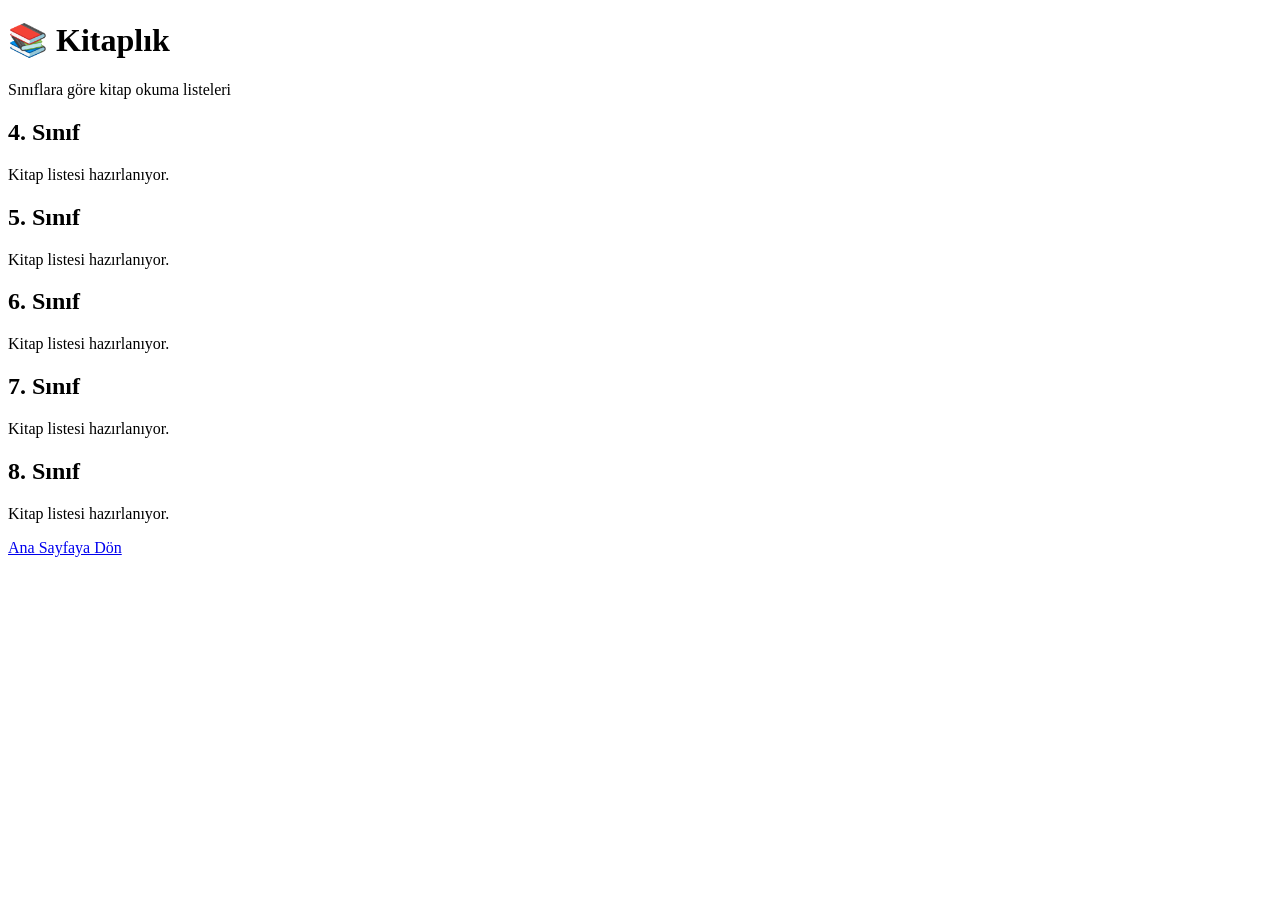
==== commit cb47f360: "Kitaplık bağlantısını ekle" ====
--- a/ozeldersimturkce.netlify.app/kitaplar.html
+++ b/ozeldersimturkce.netlify.app/kitaplar.html
@@ -3,256 +3,27 @@
 <head>
 <meta charset="UTF-8">
 <meta name="viewport" content="width=device-width, initial-scale=1.0">
-<title>Kitap Okuma Listeleri</title>
+<title>Kitaplık</title>
+</head>
+<body>
+<h1>📚 Kitaplık</h1>
+<p>Sınıflara göre kitap okuma listeleri</p>
 
-<style>
-* {
-  box-sizing: border-box;
-}
+<h2>4. Sınıf</h2>
+<p>Kitap listesi hazırlanıyor.</p>
 
-body {
-  margin: 0;
-  font-family: Arial, sans-serif;
-  background: #f6f7f9;
-  color: #20242a;
-}
+<h2>5. Sınıf</h2>
+<p>Kitap listesi hazırlanıyor.</p>
 
-.container {
-  max-width: 900px;
-  margin: auto;
-  padding: 30px 18px 50px;
-}
+<h2>6. Sınıf</h2>
+<p>Kitap listesi hazırlanıyor.</p>
 
-h1 {
-  text-align: center;
-  margin-bottom: 10px;
-}
+<h2>7. Sınıf</h2>
+<p>Kitap listesi hazırlanıyor.</p>
 
-.subtitle {
-  text-align: center;
-  color: #6b7280;
-  margin-bottom: 35px;
-}
+<h2>8. Sınıf</h2>
+<p>Kitap listesi hazırlanıyor.</p>
 
-.section-title {
-  font-size: 22px;
-  margin: 30px 0 15px;
-}
-
-.classes {
-  display: grid;
-  grid-template-columns: repeat(5, 1fr);
-  gap: 12px;
-}
-
-.high-school {
-  grid-template-columns: repeat(4, 1fr);
-}
-
-.class-card {
-  background: white;
-  border-radius: 14px;
-  padding: 20px 10px;
-  text-align: center;
-  font-weight: bold;
-  font-size: 16px;
-  cursor: pointer;
-  border: 1px solid #e5e7eb;
-  box-shadow: 0 3px 10px rgba(0,0,0,.05);
-  transition: .2s;
-}
-
-.class-card:hover {
-  transform: translateY(-2px);
-  box-shadow: 0 6px 16px rgba(0,0,0,.10);
-}
-
-.book-list {
-  display: none;
-  margin-top: 18px;
-  background: white;
-  border-radius: 14px;
-  padding: 20px;
-  border: 1px solid #e5e7eb;
-}
-
-.book-list.active {
-  display: block;
-}
-
-.book-list h3 {
-  margin-top: 0;
-}
-
-.book {
-  padding: 12px 0;
-  border-bottom: 1px solid #eee;
-}
-
-.book:last-child {
-  border-bottom: none;
-}
-
-.author {
-  color: #6b7280;
-  font-size: 14px;
-  margin-top: 4px;
-}
-
-.back {
-  display: inline-block;
-  margin-top: 20px;
-  text-decoration: none;
-  color: #555;
-}
-</style>
-</head>
-
-<body>
-
-<div class="container">
-
-<h1>📚 Kitap Okuma Listeleri</h1>
-<p class="subtitle">
-Sınıfına uygun kitapları keşfet ve okuma listeni oluştur.
-</p>
-
-<div class="section-title">📖 Ortaokul</div>
-
-<div class="classes">
-
-<div class="class-card" onclick="showList('sinif4')">4. Sınıf</div>
-<div class="class-card" onclick="showList('sinif5')">5. Sınıf</div>
-<div class="class-card" onclick="showList('sinif6')">6. Sınıf</div>
-<div class="class-card" onclick="showList('sinif7')">7. Sınıf</div>
-<div class="class-card" onclick="showList('sinif8')">8. Sınıf</div>
-
-</div>
-
-<div class="section-title">🎓 Lise</div>
-
-<div class="classes high-school">
-
-<div class="class-card" onclick="showList('lise1')">1. Sınıf</div>
-<div class="class-card" onclick="showList('lise2')">2. Sınıf</div>
-<div class="class-card" onclick="showList('lise3')">3. Sınıf</div>
-<div class="class-card" onclick="showList('lise4')">4. Sınıf</div>
-
-</div>
-
-
-<div id="sinif4" class="book-list">
-<h3>📚 4. Sınıf Kitap Listesi</h3>
-
-<div class="book"><b>Şeker Portakalı</b><div class="author">José Mauro de Vasconcelos</div></div>
-<div class="book"><b>Fadiş</b><div class="author">Gülten Dayıoğlu</div></div>
-<div class="book"><b>Çocuk Kalbi</b><div class="author">Edmondo De Amicis</div></div>
-<div class="book"><b>Harika Çocuk</b><div class="author">Mark Twain</div></div>
-</div>
-
-
-<div id="sinif5" class="book-list">
-<h3>📚 5. Sınıf Kitap Listesi</h3>
-
-<div class="book"><b>Sol Ayağım</b><div class="author">Christy Brown</div></div>
-<div class="book"><b>Martı</b><div class="author">Richard Bach</div></div>
-<div class="book"><b>Define Adası</b><div class="author">Robert Louis Stevenson</div></div>
-<div class="book"><b>Bir Bilim Adamının Romanı</b><div class="author">Oğuz Atay</div></div>
-</div>
-
-
-<div id="sinif6" class="book-list">
-<h3>📚 6. Sınıf Kitap Listesi</h3>
-
-<div class="book"><b>Kaşağı</b><div class="author">Ömer Seyfettin</div></div>
-<div class="book"><b>Falaka</b><div class="author">Ahmet Rasim</div></div>
-<div class="book"><b>Robinson Crusoe</b><div class="author">Daniel Defoe</div></div>
-<div class="book"><b>80 Günde Devriâlem</b><div class="author">Jules Verne</div></div>
-</div>
-
-
-<div id="sinif7" class="book-list">
-<h3>📚 7. Sınıf Kitap Listesi</h3>
-
-<div class="book"><b>Yalnız Efe</b><div class="author">Ömer Seyfettin</div></div>
-<div class="book"><b>Değirmen</b><div class="author">Sabahattin Ali</div></div>
-<div class="book"><b>Pollyanna</b><div class="author">Eleanor H. Porter</div></div>
-<div class="book"><b>Tom Sawyer</b><div class="author">Mark Twain</div></div>
-</div>
-
-
-<div id="sinif8" class="book-list">
-<h3>📚 8. Sınıf Kitap Listesi</h3>
-
-<div class="book"><b>Çalıkuşu</b><div class="author">Reşat Nuri Güntekin</div></div>
-<div class="book"><b>Dokuzuncu Hariciye Koğuşu</b><div class="author">Peyami Safa</div></div>
-<div class="book"><b>Semaver</b><div class="author">Sait Faik Abasıyanık</div></div>
-<div class="book"><b>Kağnı</b><div class="author">Sabahattin Ali</div></div>
-</div>
-
-
-<div id="lise1" class="book-list">
-<h3>📚 Lise 1. Sınıf Kitap Listesi</h3>
-
-<div class="book"><b>Kürk Mantolu Madonna</b><div class="author">Sabahattin Ali</div></div>
-<div class="book"><b>Mai ve Siyah</b><div class="author">Halit Ziya Uşaklıgil</div></div>
-<div class="book"><b>Yaban</b><div class="author">Yakup Kadri Karaosmanoğlu</div></div>
-<div class="book"><b>Araba Sevdası</b><div class="author">Recaizade Mahmut Ekrem</div></div>
-</div>
-
-
-<div id="lise2" class="book-list">
-<h3>📚 Lise 2. Sınıf Kitap Listesi</h3>
-
-<div class="book"><b>İnce Memed</b><div class="author">Yaşar Kemal</div></div>
-<div class="book"><b>Huzur</b><div class="author">Ahmet Hamdi Tanpınar</div></div>
-<div class="book"><b>Bir Bilim Adamının Romanı</b><div class="author">Oğuz Atay</div></div>
-<div class="book"><b>Esir Şehrin İnsanları</b><div class="author">Kemal Tahir</div></div>
-</div>
-
-
-<div id="lise3" class="book-list">
-<h3>📚 Lise 3. Sınıf Kitap Listesi</h3>
-
-<div class="book"><b>Tutunamayanlar</b><div class="author">Oğuz Atay</div></div>
-<div class="book"><b>Bereketli Topraklar Üzerinde</b><div class="author">Orhan Kemal</div></div>
-<div class="book"><b>Aylak Adam</b><div class="author">Yusuf Atılgan</div></div>
-<div class="book"><b>Memleketimden İnsan Manzaraları</b><div class="author">Nazım Hikmet</div></div>
-</div>
-
-
-<div id="lise4" class="book-list">
-<h3>📚 Lise 4. Sınıf Kitap Listesi</h3>
-
-<div class="book"><b>Safahat</b><div class="author">Mehmet Âkif Ersoy</div></div>
-<div class="book"><b>Çile</b><div class="author">Necip Fazıl Kısakürek</div></div>
-<div class="book"><b>Saatleri Ayarlama Enstitüsü</b><div class="author">Ahmet Hamdi Tanpınar</div></div>
-<div class="book"><b>İçimizdeki Şeytan</b><div class="author">Sabahattin Ali</div></div>
-</div>
-
-
-<a href="index.html" class="back">← Ana sayfaya dön</a>
-
-</div>
-
-<script>
-function showList(id) {
-
-  document.querySelectorAll('.book-list').forEach(function(list) {
-    list.classList.remove('active');
-  });
-
-  const selected = document.getElementById(id);
-
-  if (selected) {
-    selected.classList.add('active');
-    selected.scrollIntoView({
-      behavior: 'smooth',
-      block: 'start'
-    });
-  }
-}
-</script>
-
+<a href="index.html">Ana Sayfaya Dön</a>
 </body>
 </html>
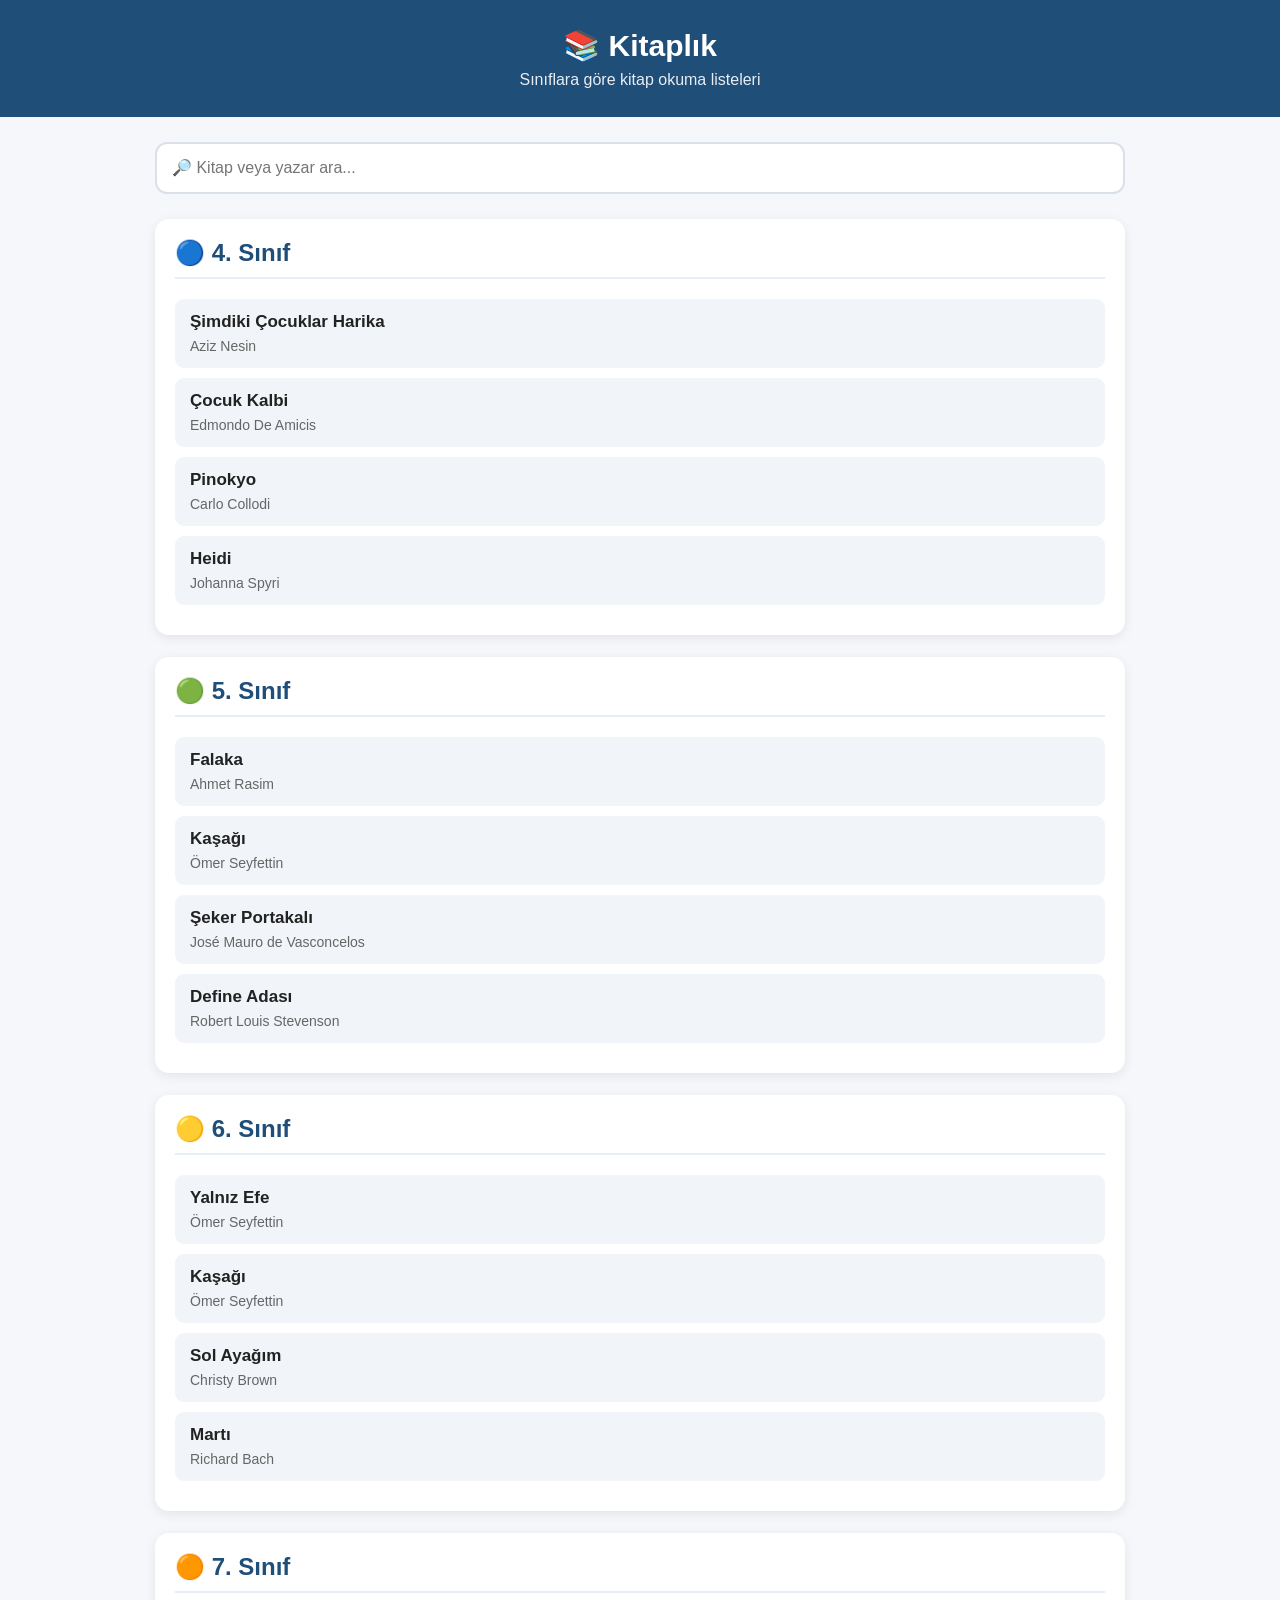
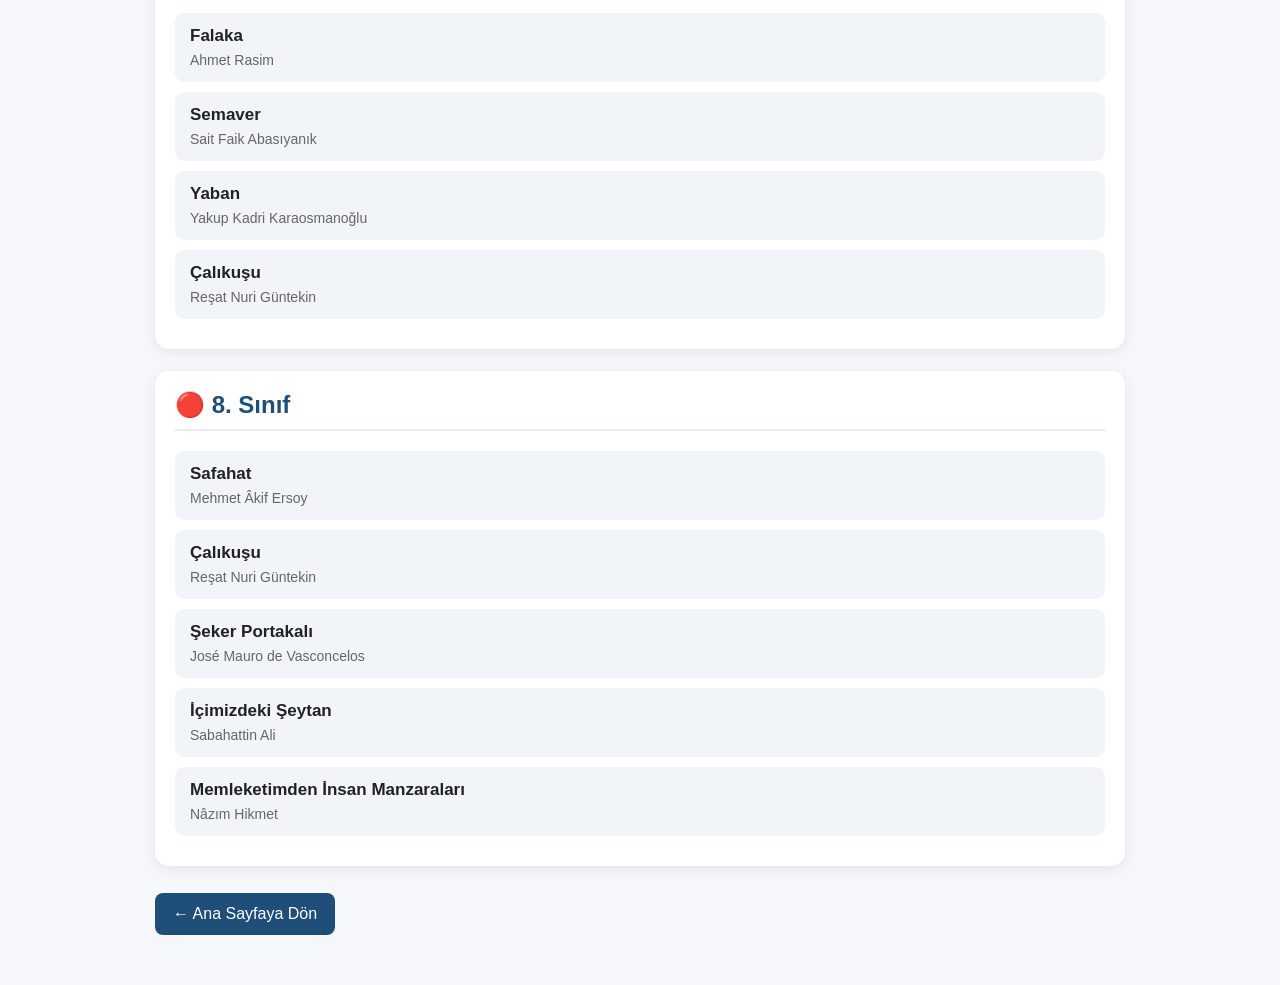
==== commit b03d84bc: "Kitaplık sayfasını güncelle" ====
--- a/ozeldersimturkce.netlify.app/kitaplar.html
+++ b/ozeldersimturkce.netlify.app/kitaplar.html
@@ -3,27 +3,318 @@
 <head>
 <meta charset="UTF-8">
 <meta name="viewport" content="width=device-width, initial-scale=1.0">
-<title>Kitaplık</title>
+<title>📚 Kitaplık</title>
+
+<style>
+* {
+    box-sizing: border-box;
+}
+
+body {
+    margin: 0;
+    font-family: Arial, sans-serif;
+    background: #f5f7fb;
+    color: #222;
+}
+
+header {
+    background: #1f4e79;
+    color: white;
+    text-align: center;
+    padding: 28px 15px;
+}
+
+header h1 {
+    margin: 0 0 8px;
+    font-size: 30px;
+}
+
+header p {
+    margin: 0;
+    opacity: .9;
+}
+
+.container {
+    max-width: 1000px;
+    margin: 25px auto;
+    padding: 0 15px;
+}
+
+.search-box {
+    width: 100%;
+    padding: 15px;
+    border: 2px solid #d9e0ea;
+    border-radius: 12px;
+    font-size: 16px;
+    margin-bottom: 25px;
+    outline: none;
+}
+
+.search-box:focus {
+    border-color: #1f4e79;
+}
+
+.grade {
+    background: white;
+    border-radius: 14px;
+    padding: 20px;
+    margin-bottom: 22px;
+    box-shadow: 0 3px 12px rgba(0,0,0,.08);
+}
+
+.grade h2 {
+    color: #1f4e79;
+    margin-top: 0;
+    border-bottom: 2px solid #e7edf5;
+    padding-bottom: 10px;
+}
+
+.book {
+    background: #f1f4f8;
+    padding: 13px 15px;
+    margin: 10px 0;
+    border-radius: 9px;
+}
+
+.book strong {
+    display: block;
+    font-size: 17px;
+    margin-bottom: 5px;
+}
+
+.author {
+    color: #666;
+    font-size: 14px;
+}
+
+.empty {
+    display: none;
+    text-align: center;
+    background: white;
+    padding: 25px;
+    border-radius: 12px;
+}
+
+.back {
+    display: inline-block;
+    margin: 5px 0 25px;
+    padding: 12px 18px;
+    background: #1f4e79;
+    color: white;
+    text-decoration: none;
+    border-radius: 8px;
+}
+
+@media (max-width: 600px) {
+    header h1 {
+        font-size: 25px;
+    }
+
+    .grade {
+        padding: 15px;
+    }
+
+    .book strong {
+        font-size: 16px;
+    }
+}
+</style>
 </head>
+
 <body>
-<h1>📚 Kitaplık</h1>
-<p>Sınıflara göre kitap okuma listeleri</p>
-
-<h2>4. Sınıf</h2>
-<p>Kitap listesi hazırlanıyor.</p>
-
-<h2>5. Sınıf</h2>
-<p>Kitap listesi hazırlanıyor.</p>
-
-<h2>6. Sınıf</h2>
-<p>Kitap listesi hazırlanıyor.</p>
-
-<h2>7. Sınıf</h2>
-<p>Kitap listesi hazırlanıyor.</p>
-
-<h2>8. Sınıf</h2>
-<p>Kitap listesi hazırlanıyor.</p>
-
-<a href="index.html">Ana Sayfaya Dön</a>
+
+<header>
+    <h1>📚 Kitaplık</h1>
+    <p>Sınıflara göre kitap okuma listeleri</p>
+</header>
+
+<div class="container">
+
+    <input
+        type="text"
+        id="search"
+        class="search-box"
+        placeholder="🔎 Kitap veya yazar ara..."
+    >
+
+    <div class="grade">
+        <h2>🔵 4. Sınıf</h2>
+
+        <div class="book">
+            <strong>Şimdiki Çocuklar Harika</strong>
+            <span class="author">Aziz Nesin</span>
+        </div>
+
+        <div class="book">
+            <strong>Çocuk Kalbi</strong>
+            <span class="author">Edmondo De Amicis</span>
+        </div>
+
+        <div class="book">
+            <strong>Pinokyo</strong>
+            <span class="author">Carlo Collodi</span>
+        </div>
+
+        <div class="book">
+            <strong>Heidi</strong>
+            <span class="author">Johanna Spyri</span>
+        </div>
+    </div>
+
+
+    <div class="grade">
+        <h2>🟢 5. Sınıf</h2>
+
+        <div class="book">
+            <strong>Falaka</strong>
+            <span class="author">Ahmet Rasim</span>
+        </div>
+
+        <div class="book">
+            <strong>Kaşağı</strong>
+            <span class="author">Ömer Seyfettin</span>
+        </div>
+
+        <div class="book">
+            <strong>Şeker Portakalı</strong>
+            <span class="author">José Mauro de Vasconcelos</span>
+        </div>
+
+        <div class="book">
+            <strong>Define Adası</strong>
+            <span class="author">Robert Louis Stevenson</span>
+        </div>
+    </div>
+
+
+    <div class="grade">
+        <h2>🟡 6. Sınıf</h2>
+
+        <div class="book">
+            <strong>Yalnız Efe</strong>
+            <span class="author">Ömer Seyfettin</span>
+        </div>
+
+        <div class="book">
+            <strong>Kaşağı</strong>
+            <span class="author">Ömer Seyfettin</span>
+        </div>
+
+        <div class="book">
+            <strong>Sol Ayağım</strong>
+            <span class="author">Christy Brown</span>
+        </div>
+
+        <div class="book">
+            <strong>Martı</strong>
+            <span class="author">Richard Bach</span>
+        </div>
+    </div>
+
+
+    <div class="grade">
+        <h2>🟠 7. Sınıf</h2>
+
+        <div class="book">
+            <strong>Falaka</strong>
+            <span class="author">Ahmet Rasim</span>
+        </div>
+
+        <div class="book">
+            <strong>Semaver</strong>
+            <span class="author">Sait Faik Abasıyanık</span>
+        </div>
+
+        <div class="book">
+            <strong>Yaban</strong>
+            <span class="author">Yakup Kadri Karaosmanoğlu</span>
+        </div>
+
+        <div class="book">
+            <strong>Çalıkuşu</strong>
+            <span class="author">Reşat Nuri Güntekin</span>
+        </div>
+    </div>
+
+
+    <div class="grade">
+        <h2>🔴 8. Sınıf</h2>
+
+        <div class="book">
+            <strong>Safahat</strong>
+            <span class="author">Mehmet Âkif Ersoy</span>
+        </div>
+
+        <div class="book">
+            <strong>Çalıkuşu</strong>
+            <span class="author">Reşat Nuri Güntekin</span>
+        </div>
+
+        <div class="book">
+            <strong>Şeker Portakalı</strong>
+            <span class="author">José Mauro de Vasconcelos</span>
+        </div>
+
+        <div class="book">
+            <strong>İçimizdeki Şeytan</strong>
+            <span class="author">Sabahattin Ali</span>
+        </div>
+
+        <div class="book">
+            <strong>Memleketimden İnsan Manzaraları</strong>
+            <span class="author">Nâzım Hikmet</span>
+        </div>
+    </div>
+
+    <div id="empty" class="empty">
+        Aradığınız kitap veya yazar bulunamadı.
+    </div>
+
+    <a href="index.html" class="back">← Ana Sayfaya Dön</a>
+
+</div>
+
+<script>
+const search = document.getElementById("search");
+const grades = document.querySelectorAll(".grade");
+const empty = document.getElementById("empty");
+
+search.addEventListener("input", function () {
+
+    const query = this.value
+        .toLowerCase()
+        .trim();
+
+    let totalVisible = 0;
+
+    grades.forEach(function(grade) {
+
+        const books = grade.querySelectorAll(".book");
+        let visibleBooks = 0;
+
+        books.forEach(function(book) {
+
+            const text = book.textContent.toLowerCase();
+
+            if (text.includes(query)) {
+                book.style.display = "block";
+                visibleBooks++;
+                totalVisible++;
+            } else {
+                book.style.display = "none";
+            }
+
+        });
+
+        grade.style.display = visibleBooks > 0 ? "block" : "none";
+    });
+
+    empty.style.display =
+        query !== "" && totalVisible === 0
+            ? "block"
+            : "none";
+});
+</script>
+
 </body>
 </html>
